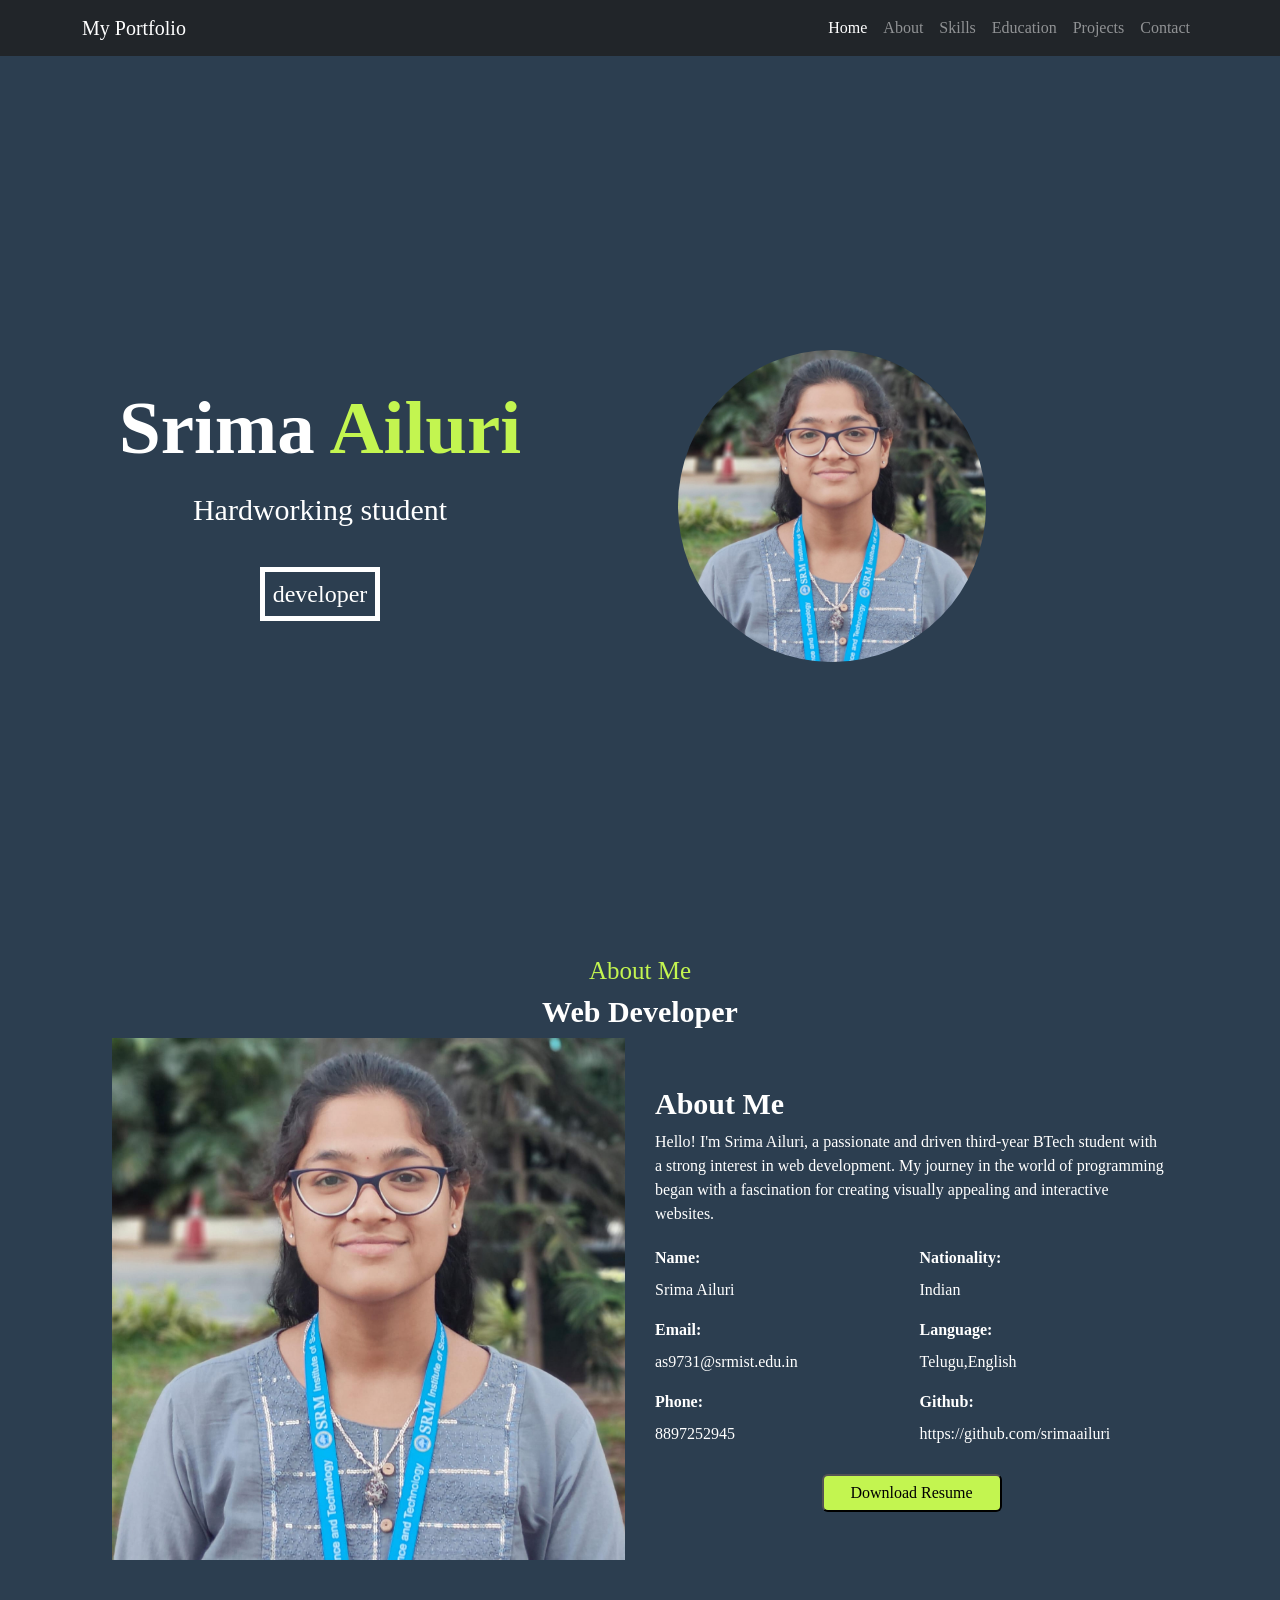
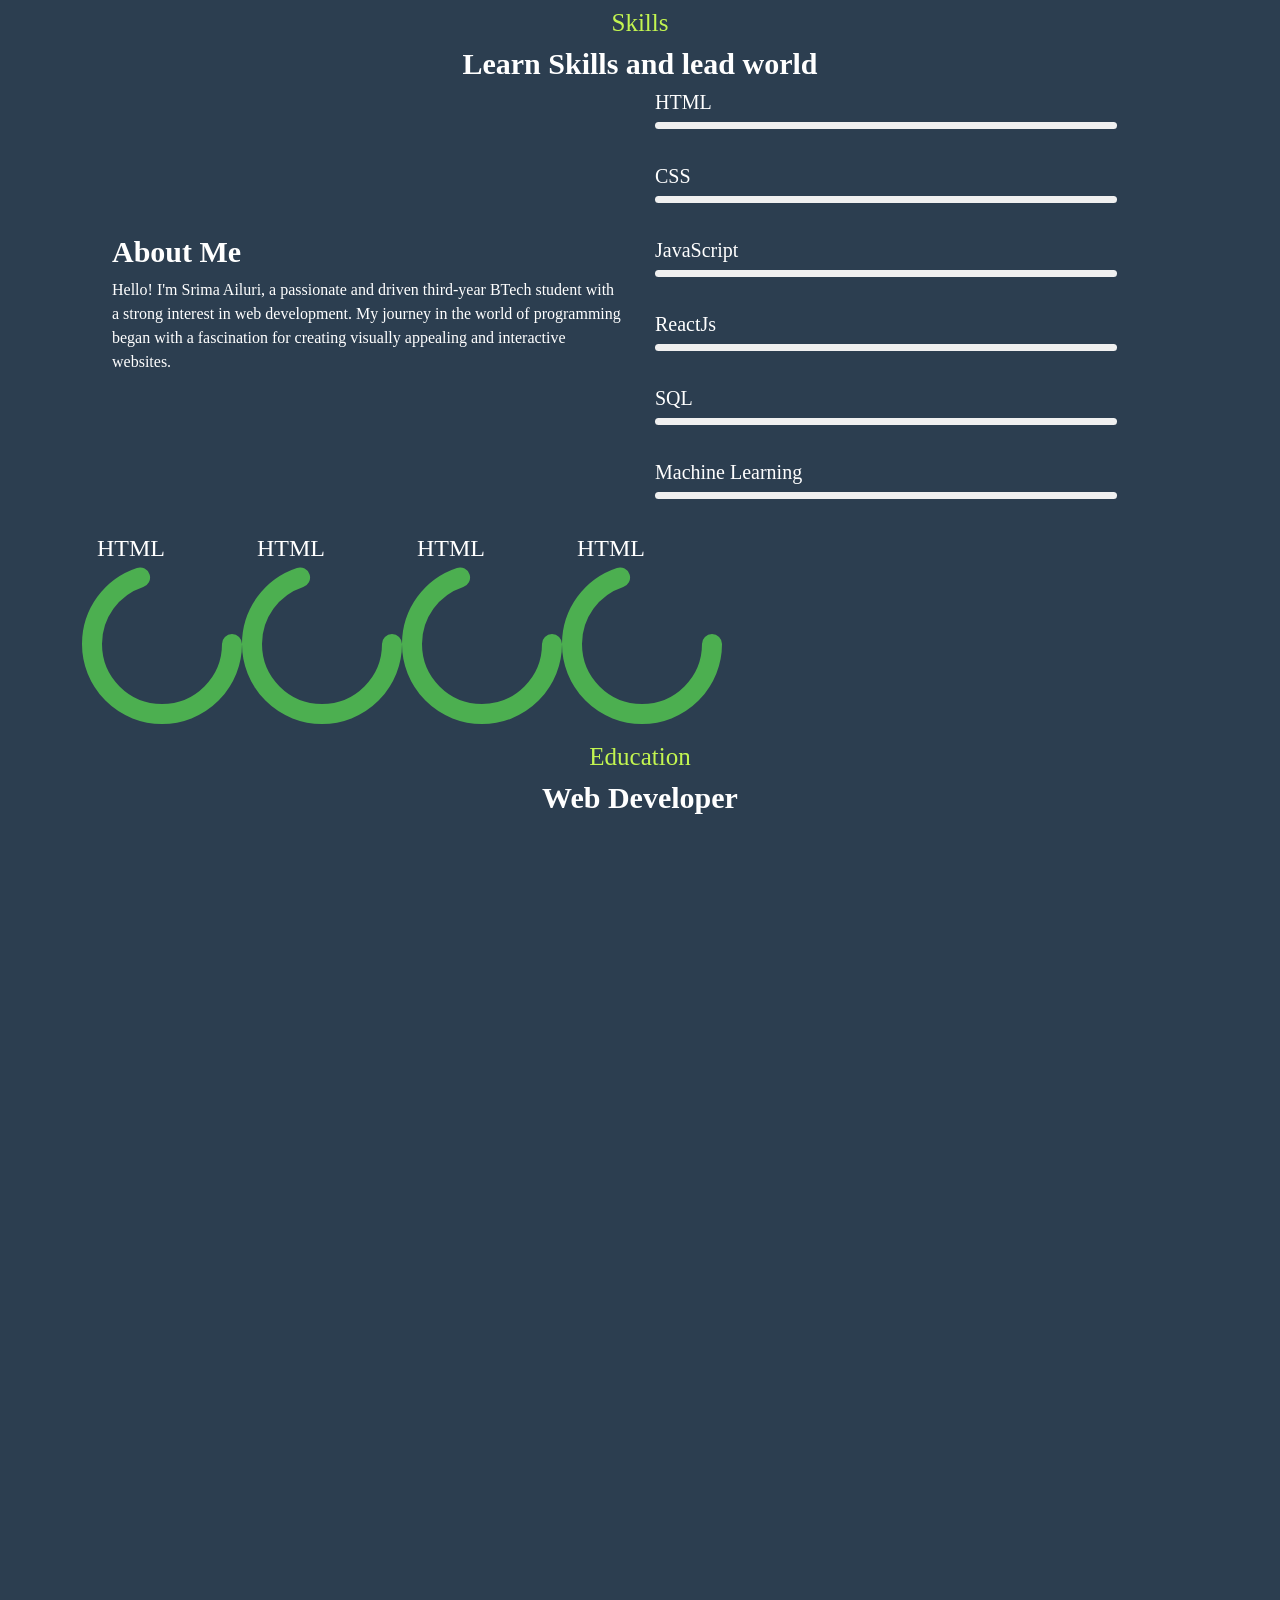
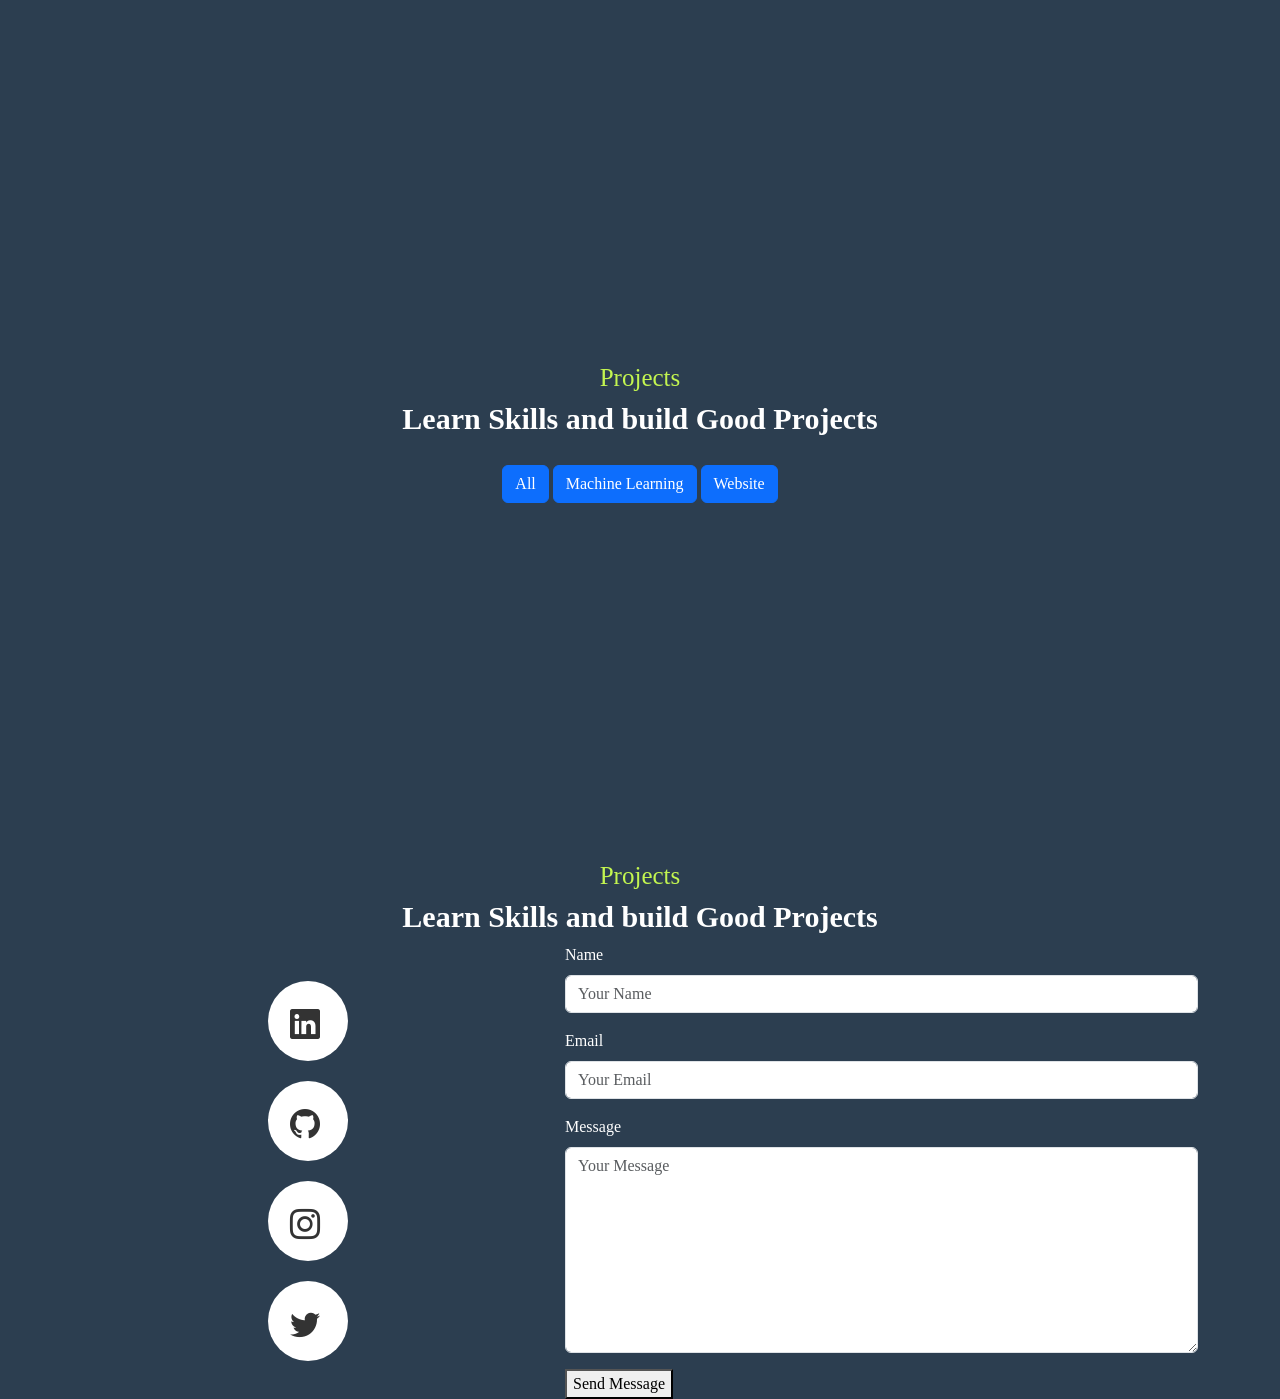
==== index.html @ 65ce9d6c "portfolio first version" ====
<!DOCTYPE html>
<html lang="en">
<head>
    <meta charset="UTF-8">
    <meta name="viewport" content="width=device-width, initial-scale=1.0">
    <title>My Portfolio</title>
    <link rel="stylesheet" href="https://stackpath.bootstrapcdn.com/bootstrap/4.5.2/css/bootstrap.min.css">
    <link rel="stylesheet" href="https://cdn.jsdelivr.net/npm/bootstrap-icons@1.11.3/font/bootstrap-icons.min.css">
    <link href="https://cdnjs.cloudflare.com/ajax/libs/bootstrap/5.1.3/css/bootstrap.min.css" rel="stylesheet">
    <link rel="stylesheet" href="styles.css">
    <script type="text/javascript"
        src="https://cdn.jsdelivr.net/npm/@emailjs/browser@4/dist/email.min.js">
</script>
<script src="script.js" type="text/javascript"></script>
<script type="text/javascript">
   (function(){
      emailjs.init({
        publicKey: "Uwc4q7t6oGXL3pmwO",
      });
   })();
</script>
</head>
<body>

    <nav class="navbar navbar-expand-lg navbar-dark bg-dark">
        <div class="container">
            <a class="navbar-brand" href="#">My Portfolio</a>
            <button class="navbar-toggler" type="button" data-toggle="collapse" data-target="#navbarNav" aria-controls="navbarNav" aria-expanded="false" aria-label="Toggle navigation">
                <span class="navbar-toggler-icon"></span>
            </button>
            <div class="collapse navbar-collapse" id="navbarNav">
                <ul class="navbar-nav ml-auto">
                    <li class="nav-item active">
                        <a class="nav-link" href="#home">Home</a>
                    </li>
                    <li class="nav-item">
                        <a class="nav-link" href="#about">About</a>
                    </li>
                    <li class="nav-item">
                        <a class="nav-link" href="#Skills">Skills</a>
                    </li>
                    <li class="nav-item">
                        <a class="nav-link" href="#Education">Education</a>
                    </li>
                    <li class="nav-item">
                        <a class="nav-link" href="#Projects">Projects</a>
                    </li>
                    <li class="nav-item">
                        <a class="nav-link" href="#contact">Contact</a>
                    </li>
                </ul>
            </div>
        </div>
    </nav>


    <!-- Home -->
    <header id="home">
        <div class="Homecontainer">
            <div class="content">
                <div class="left">
                    <h1 class="name">Srima <span class="initial">Ailuri</span></h1>
                    <p class="job">Hardworking student</p>
                    <h1 id="animated-text" class="animated_class">developer</h1>
                </div>
                <div class="right">
                    <div class="image-container">
                        <img src="my_portfolio_photo.jpeg" alt="Your Photo" id="profile-photo">
                    </div>
                </div>
            </div>
        </div>
    </header>

    <!--About-->

    <section id="about" class="container">
        <div class="title_container">
            <h2 class="section_head">About Me</h2>
            <h1 class="designation">Web Developer </h1>
        </div>
        <div class="wrapper col-md-12">
            <div class="col-md-6">
                <img src="my_portfolio_photo.jpeg" alt="Your Photo" class="img-fluid">
            </div>
            <div class="col-md-6 designation_box">
                <h2 class="designation">About Me</h2>
                <p>Hello! I'm Srima Ailuri, a passionate and driven third-year BTech student with a strong interest in web development.
                My journey in the world of programming began with a fascination for creating visually appealing and interactive websites. 
                </p>
                <dl>
                    <dt>Name:</dt>
                    <dd>Srima Ailuri</dd>
                    <dt>Email:</dt>
                    <dd>as9731@srmist.edu.in</dd>
                    <dt>Phone:</dt>
                    <dd>8897252945</dd>
                    <dt>Nationality:</dt>
                    <dd>Indian</dd>
                    <dt>Language:</dt>
                    <dd>Telugu,English</dd>
                    <dt>Github:</dt>
                    <dd>https://github.com/srimaailuri</dd>                   
                </dl>
                <div class="resume_container">
                    <button class="btn_resume">Download Resume</button>
                </div>
            </div>
        </div>
        
    </section>

    <!--skills-->

    <section id="Skills" class="container my-5">
        <div class="title_container">
            <h2 class="section_head">Skills</h2>
            <h1 class="designation">Learn Skills and lead world</h1>
        </div>
        <div class="wrapper col-md-12">
            <div class="col-md-6 designation_box">
                <h2 class="designation">About Me</h2>
                <p>Hello! I'm Srima Ailuri, a passionate and driven third-year BTech student with a strong interest in web development.
                   My journey in the world of programming began with a fascination for creating visually appealing and interactive websites. 
                </p>
            </div>
            <div class="col-md-6">
                <div class="skill">
                    <h5>HTML</h5>
                    <div class="progress-bar">
                        <div class="progress" data-percentage="50"><span class="percentage">90%</span></div>
                    </div>
                </div>
                <div class="skill">
                    <h5>CSS</h5>
                    <div class="progress-bar">
                        <div class="progress" data-percentage="50"><span class="percentage">90%</span></div>
                    </div>
                </div>
                <div class="skill">
                    <h5>JavaScript</h5>
                    <div class="progress-bar">
                        <div class="progress" data-percentage="50"><span class="percentage">90%</span></div>
                    </div>
                </div>
                <div class="skill">
                    <h5>ReactJs</h5>
                    <div class="progress-bar">
                        <div class="progress" data-percentage="50"><span class="percentage">90%</span></div>
                    </div>
                </div>
                <div class="skill">
                    <h5>SQL</h5>
                    <div class="progress-bar">
                        <div class="progress" data-percentage="50"><span class="percentage">90%</span></div>
                    </div>
                </div>
                <div class="skill">
                    <h5>Machine Learning</h5>
                    <div class="progress-bar">
                        <div class="progress" data-percentage="50"><span class="percentage">90%</span></div>
                    </div>
                </div>
            </div>
        </div>

        <div class="other_skills">
            <div class="circular_skill col-md-3">
                <h4>HTML</h4>
                <div class="outer">
                    <div class="inner">
                        <div class="number"></div>
                    </div>
                </div>
                <svg xmlns="http://www.w3.org/2000/svg" version="1.1" width="160px" height="160px">
                    <defs>
                        <linearGradient id="GradientColor">
                            <stop offset="100%" stop-color="#4caf50" />
                        </linearGradient>
                    </defs>
                    <circle cx="80" cy="80" r="70" stroke-linecap="round" />
                </svg>
            </div>

            <div class="circular_skill col-md-3">
                <h4>HTML</h4>
                <div class="outer">
                    <div class="inner">
                        <div class="number"></div>
                    </div>
                </div>
                <svg xmlns="http://www.w3.org/2000/svg" version="1.1" width="160px" height="160px">
                    <defs>
                        <linearGradient id="GradientColor">
                            <stop offset="100%" stop-color="#4caf50" />
                        </linearGradient>
                    </defs>
                    <circle cx="80" cy="80" r="70" stroke-linecap="round" />
                </svg>
            </div>

            <div class="circular_skill col-md-3">
                <h4>HTML</h4>
                <div class="outer">
                    <div class="inner">
                        <div class="number"></div>
                    </div>
                </div>
                <svg xmlns="http://www.w3.org/2000/svg" version="1.1" width="160px" height="160px">
                    <defs>
                        <linearGradient id="GradientColor">
                            <stop offset="100%" stop-color="#4caf50" />
                        </linearGradient>
                    </defs>
                    <circle cx="80" cy="80" r="70" stroke-linecap="round" />
                </svg>
            </div>

            <div class="circular_skill col-md-3">
                <h4>HTML</h4>
                <div class="outer">
                    <div class="inner">
                        <div class="number"></div>
                    </div>
                </div>
                <svg xmlns="http://www.w3.org/2000/svg" version="1.1" width="160px" height="160px">
                    <defs>
                        <linearGradient id="GradientColor">
                            <stop offset="100%" stop-color="#4caf50" />
                        </linearGradient>
                    </defs>
                    <circle cx="80" cy="80" r="70" stroke-linecap="round" />
                </svg>
            </div>
    </div>
</section>

<!--Education-->

<section id="Education" class="container my-5">

    <div class="title_container">
        <h2 class="section_head">Education</h2>
        <h1 class="designation">Web Developer </h1>
    </div>
    <div class="education-container">
        <div class="section education-detail right">
            <h3>SRM University</h3>
            <span>2021-2025</span>
            <hr class="section-divider">
            <p>Tamil Nadu Teachers Education University is an exclusive University for Teachers Education established by the Government of Tamil Nadu to promote excellence in Teacher Education. 
                Tamil Nadu is the seat of Higher Education in India, which offers a number of general as well as professional courses. It also pays attention to the spreading of
                 elementary, secondary and higher education and training of the teachers involved in these programs</p>
        </div>
        <div class="section education-detail left">
            <h3>Narayana Junior College</h3>
            <span>2019-2021</span>
            <hr class="section-divider">
            <p>Tamil Nadu Teachers Education University is an exclusive University for Teachers Education established by the Government of Tamil Nadu to promote excellence in Teacher Education. 
                Tamil Nadu is the seat of Higher Education in India, which offers a number of general as well as professional courses. It also pays attention to the spreading of
                 elementary, secondary and higher education and training of the teachers involved in these programs</p>
        </div>
        <div class="section education-detail right">
            <h3>V.V.C public school</h3>
            <span>2018-2019</span>
            <hr class="section-divider">
            <p>Tamil Nadu Teachers Education University is an exclusive University for Teachers Education established by the Government of Tamil Nadu to promote excellence in Teacher Education. 
                Tamil Nadu is the seat of Higher Education in India, which offers a number of general as well as professional courses. It also pays attention to the spreading of
                 elementary, secondary and higher education and training of the teachers involved in these programs</p>
        </div>
    </div>
    
</section>

<!--Project-->

<section id="Projects" class="container my-5">

    <div class="title_container">
        <h2 class="section_head">Projects</h2>
        <h1 class="designation">Learn Skills and build Good Projects</h1>
    </div>
    <div class="project-section">
        <div class="text-center mb-4">
            <button class="btn btn-primary filter-btn" data-filter="all">All</button>
            <button class="btn btn-primary filter-btn" data-filter="machine-learning">Machine Learning</button>
            <button class="btn btn-primary filter-btn" data-filter="website">Website</button>
        </div>
        <div class="row g-4">
            <div class="col-md-4 project-card" data-category="machine-learning" data-title="Machine Learning Project" data-description="Description about the machine learning project...">
                <div class="card" data-bs-toggle="modal" data-bs-target="#projectModal">
                    <img src="my_portfolio_photo.jpeg" class="card-img-top" alt="Machine Learning Project">
                    <div class="card-body">
                        <h5 class="card-title">Machine Learning Project</h5>
                    </div>
                </div>
            </div>
            <div class="col-md-4 project-card" data-category="website" data-title="Website Project" data-description="Description about the website project...">
                <div class="card" data-bs-toggle="modal" data-bs-target="#projectModal">
                    <img src="my_portfolio_photo.jpeg" class="card-img-top" alt="Website Project">
                    <div class="card-body">
                        <h5 class="card-title">Website Project</h5>
                    </div>
                </div>
            </div>
            <!-- Add more project cards as needed -->
        </div>
    </div>

    <!-- Modal -->
    <div class="modal fade" id="projectModal" tabindex="-1" aria-labelledby="projectModalLabel" aria-hidden="true">
        <div class="modal-dialog">
            <div class="modal-content">
                <div class="modal-header">
                    <h5 class="modal-title" id="projectModalLabel">Project Title</h5>
                    <button type="button" class="btn-close" data-bs-dismiss="modal" aria-label="Close"></button>
                </div>
                <div class="modal-body">
                    <img src="" id="projectModalImage" class="img-fluid mb-3" alt="Project Image">
                    <p id="projectModalDescription">Project Description</p>
                </div>
            </div>
        </div>
    </div>
    
</section>

<!--Contact Section-->

<section id="contact" class="container my-5">
    <div class="title_container">
        <h2 class="section_head">Projects</h2>
        <h1 class="designation">Learn Skills and build Good Projects</h1>
    </div>
    <div class="contact_section row">
        <div class="social-icons col-md-5">
          <a href="https://www.linkedin.com/in/YOUR_LINKEDIN_PROFILE" target="_blank" class="follow-us-icon-container">
            <i class="bi bi-linkedin"></i>
          </a>
          <a href="https://github.com/YOUR_GITHUB_PROFILE" target="_blank" class="follow-us-icon-container">
            <i class="bi bi-github"></i>
          </a>
          <a href="https://www.instagram.com/YOUR_INSTAGRAM_PROFILE" target="_blank" class="follow-us-icon-container">
            <i class="bi bi-instagram"></i>
          </a>
          <a href="https://twitter.com/YOUR_TWITTER_PROFILE" target="_blank" class="follow-us-icon-container">
            <i class="bi bi-twitter"></i>
          </a>
        </div>
      
        <div class="form-container col-md-5">
          <div id="contactForm">
            <div class="form-group">
              <label for="name">Name</label>
              <input type="text" id="name" class="form-control" placeholder="Your Name" required/>
            </div>
            <div class="form-group">
              <label for="email">Email</label>
              <input type="email" id="email" class="form-control" placeholder="Your Email" required/>
            </div>
            <div class="form-group">
              <label for="message">Message</label>
              <textarea id="message" rows="8"  class="form-control" placeholder="Your Message" required></textarea>
            </div>
            <button onclick="SendMail()">Send Message</button>
        </div>
        </div>
      </div>
      
</section>


    

    <script src="script.js"></script>
    <script src="https://code.jquery.com/jquery-3.6.0.min.js"></script>
    <script src="https://cdnjs.cloudflare.com/ajax/libs/bootstrap/5.1.3/js/bootstrap.bundle.min.js"></script>
    <script src="https://code.jquery.com/jquery-3.5.1.slim.min.js"></script>
    <script src="https://cdn.jsdelivr.net/npm/@popperjs/core@2.5.4/dist/umd/popper.min.js"></script>
    <script src="https://stackpath.bootstrapcdn.com/bootstrap/4.5.2/js/bootstrap.min.js"></script>
</body>
</html>
---- styles.css ----
body {
    background-color:#2c3e50; /* Primary Color */
    color: #ffffff; /* Text Color */
    font-family: Serif,Arial, sans-serif;
    height: 100vh;
    margin: 0;

}

.navbar {
    transition: all 0.4s ease;
}


/* Home animated text*/

.Homecontainer {
    display: flex;
    flex-direction: column;
    justify-content: center;
    text-align: center;
    min-width:100vw;
    min-height: 100vh;
}

.content{
    display:flex;
    justify-content: center;
    align-items:center;
}

.left{
    width:50%;
}

.right{
    width:50%;
}

.name{
    font-weight:600;
    color:#fff;
    animation: mymove 2s infinite;
}

.initial{
    color:#C3F550;
}

@keyframes mymove {
    50% {text-shadow: 10px 20px 30px #C3F550;}
  }

@media (max-width: 1600px) {
    .name {
        font-size: 75px;
        margin-bottom: 14px;
    }
}

@media (max-width: 1040px) {
    .name {
        font-size: 65px;
        margin-bottom: 12px;
    }
}

.job {
    font-size: 30px;
    font-weight: 500;
    margin-bottom: 50px;
}

@media (max-width: 1040px) {
    .job {
        font-size: 19px;
        margin-bottom: 35px;
    }
}

@media (max-width: 1600px) {
    .job {
        font-size: 30px;
        margin-bottom: 35px;
    }
}

#animated-text {
    font-size: 2em;
    display: inline-block;
    padding: 10px;
    border: 5px solid #fff; /* Accent Color */
}

.image-container img {
    width: 80%;
    height: 80%;
    object-fit: cover;
    border-radius: 50%;
}

@media (max-width: 600px) {

    #animated-text {
        font-size: 1.5em;
        padding: 8px;
    }
}

@media (min-width: 600px) {

    .image-container{
        width:60%;
        height:40%;
    }

    #animated-text {
        font-size: 1.5em;
        padding: 8px;
    }
}

/*about*/

.title_container{
    text-align:center;
}

.section_head{
    font-size:25px;
    color:#C3F550;
    text-align:center;
}

.designation{
    font-size:30px;
    font-weight:bold;
    color:#fff;
}

.designation_box{
    display: flex;
    flex-direction: column;
    justify-content: center;
}

.wrapper{
    display:flex;
}

dl{
    line-height: 2.0;
    column-count: 2;
}

.resume_container{
    text-align:center;
}

.btn_resume{
    border-radius:6px;
    width:180px;
    padding:5px;
    background-color: #C3F550;
}

/* skills*/

.other_skills{
    display:flex;
}

.skill {
    width: 90%;
    padding-bottom:15px;
    position: relative;
    margin:0px;
    line-height: 1.5;
}

.circular_skill{
    width: 160px;
    height:160px;
    position: relative;
    justify-content: center;
    align-items:center;
}


.progress-bar {
    background-color: #f0f0f0;
    border-radius: 10px;
    overflow: hidden;
    width: 100%; /* Full width */
    height: 7px; /* Fixed height */
    position: relative;
    margin-bottom: 20px; 
}


.progress {
    height: 100%;
    background-color: #4caf50;
    width: 0;
    border-radius: 10px;
    transition: width 2s ease-in-out;
    position: relative;
}


.percentage {
    position: absolute;
    top: -25px; /* Position above the progress bar */
    right: 0;
    transform: translateX(100%);
    color: #333;
    font-weight: bold;
    opacity: 0;
    transition: opacity 0.5s ease-in-out, transform 0.5s ease-in-out;
}

.outer {
    height: 160px;
    width: 160px;
    border-radius: 50%;
    padding: 20px;
}

.inner {
    height: 120px;
    width: 120px;
    border-radius: 50%;
    display: flex;
    align-items: center;
    justify-content: center;
    
}

#number{
    font-weight: 600;
    color: #4caf50;
}

circle{
    fill: none;
    stroke: url(#GradientColor);
    stroke-width: 20px;
    stroke-dasharray: 472;
    stroke-dashoffset: 472;
    animation: anim 2s linear forwards;
}

@keyframes anim{
    100%{
        stroke-dashoffset: 165;
    }
}

svg{
    position: absolute;
    top: 0;
    left: 0;
    margin-top: 30px;
}

/*Education*/

.section {
    opacity: 0; /* Initially hidden */
    transform: translateY(20px); /* Initially slide up */
    transition: opacity 0.6s ease-out, transform 0.6s ease-out;
    margin: 50px 0;
    padding: 20px;
    background-color:#ffffff;
    border-radius: 8px;
    clear: both; /* Ensure this section clears floated elements */
}

.section.visible {
    opacity: 1; /* Become visible */
    transform: translateY(0); /* Slide to original position */
}

.education-container {
    overflow: hidden; /* Clear floats within this container */
}

.education-detail {
    position: relative;
    width: 45%;
    margin: 20px 0;
    padding: 20px;
    border-radius: 8px;
    background-color:transparent;
    border-color:#ffffff;

    transition: opacity 0.5s ease, transform 0.5s ease;
}

.education-detail.right {
    float: right;
    transform: translateX(100px); /* Initially slide from the right */
}

.education-detail.left {
    float: left;
    transform: translateX(-100px); /* Initially slide from the left */
}

.education-detail.visible {
    opacity: 1; /* Visible */
    transform: translateX(0); /* Slide to original position */
}

.section-divider {
    border: none; /* Remove default border */
    height: 2px; /* Height of the line */
    background: #4caf50; /* Color of the line */
}

/* Projects*/

.project-section {
    padding: 20px;
}

.project-card {
    cursor: pointer;
    opacity: 0;
    transform: translateY(50px);
    transition: opacity 0.5s ease, transform 0.5s ease;
}

.project-card.in-view {
    opacity: 1;
    transform: translateY(0);
}

.card-img-top {
    height: 200px;
    object-fit: cover;
}

/* Contact us*/

.social-icons {
    display: flex;
    flex-direction: column;
    align-items: center;
    justify-content: center;
  }
  .social-icons a {
    margin: 10px 0;
    font-size: 30px;
    color: #333;
  }
  .form-container {
    flex-grow: 1;
    padding-left: 20px;
  }
  .social-icons img {
    width: 40px;
  }

  .follow-us-icon-container {
    background-color: #fff;
    width: 80px;
    height: 80px;
    border-radius: 40px;
    margin: 15px;
    padding-top: 22px;
    padding-bottom: 14px;
    padding-right: 16px;
    padding-left: 22px;
  }

  .icon {
  color: #d0b200;
  font-size: 35px;
}
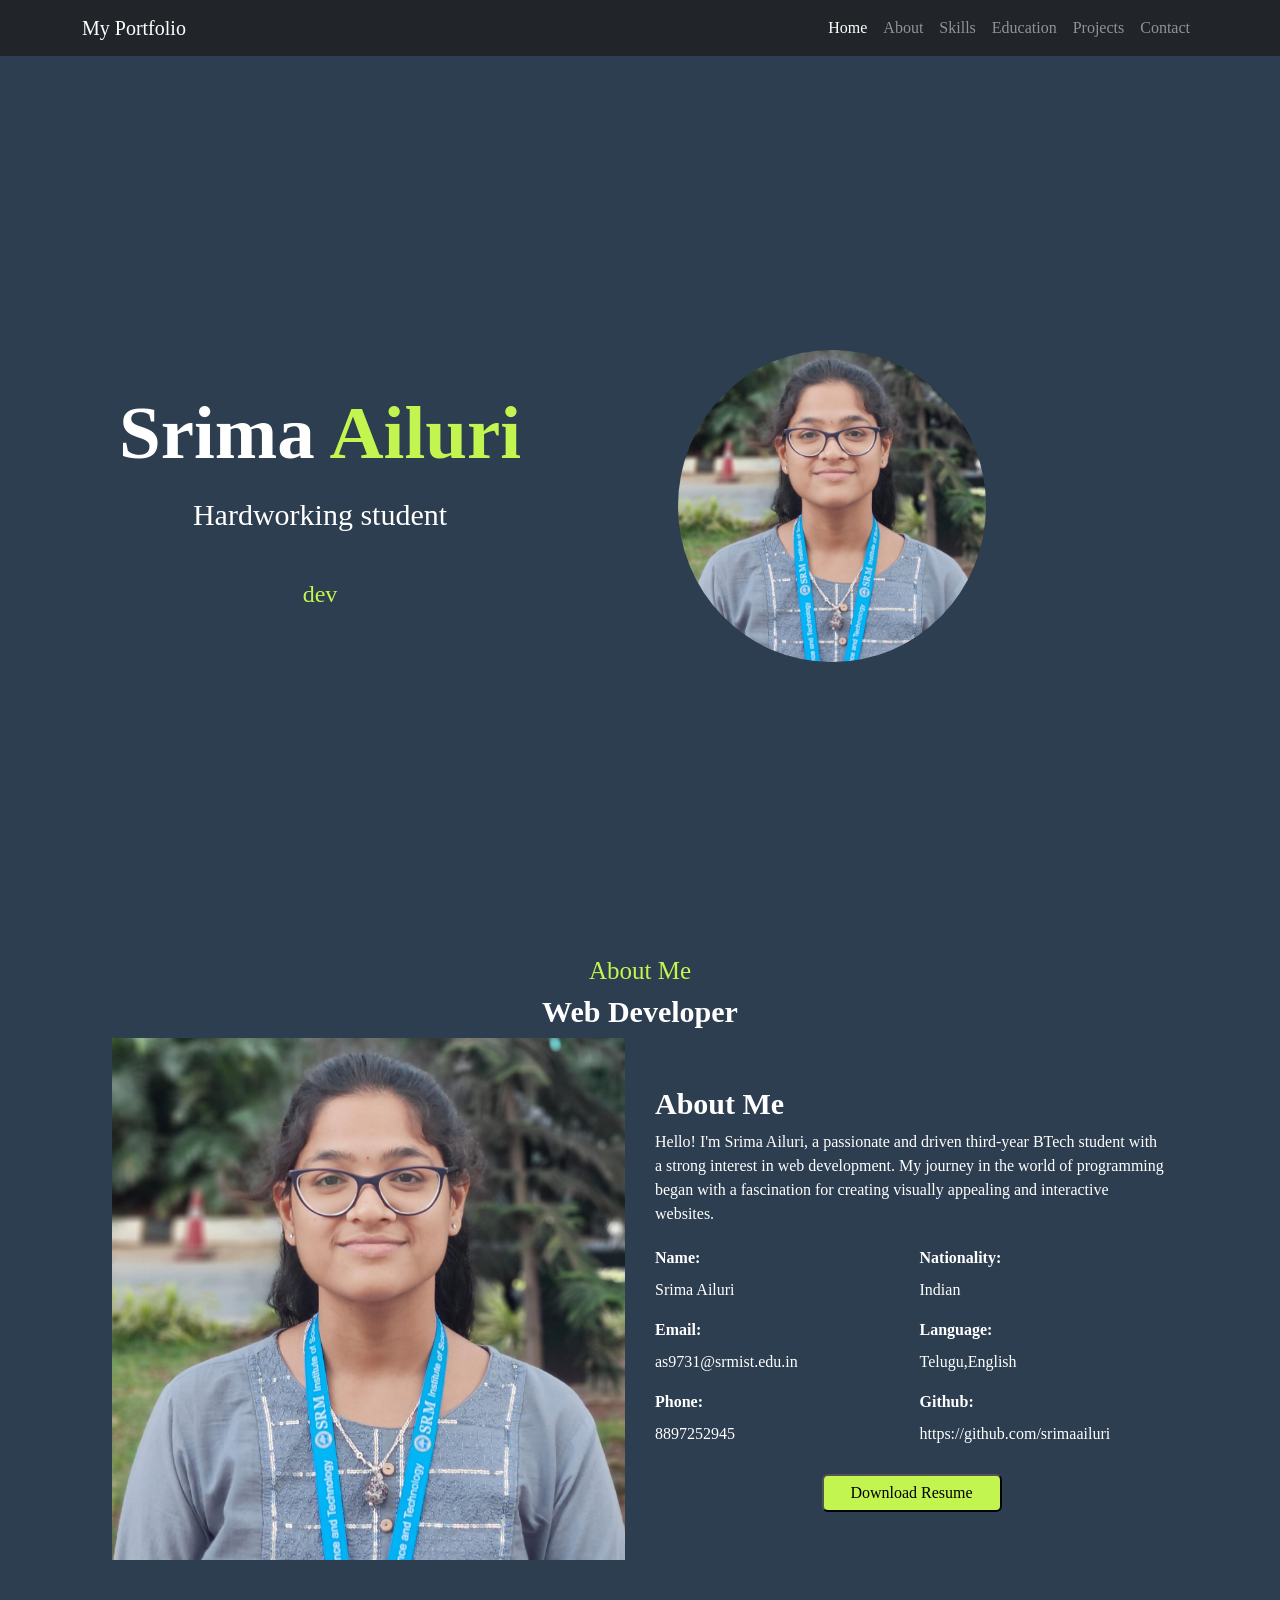
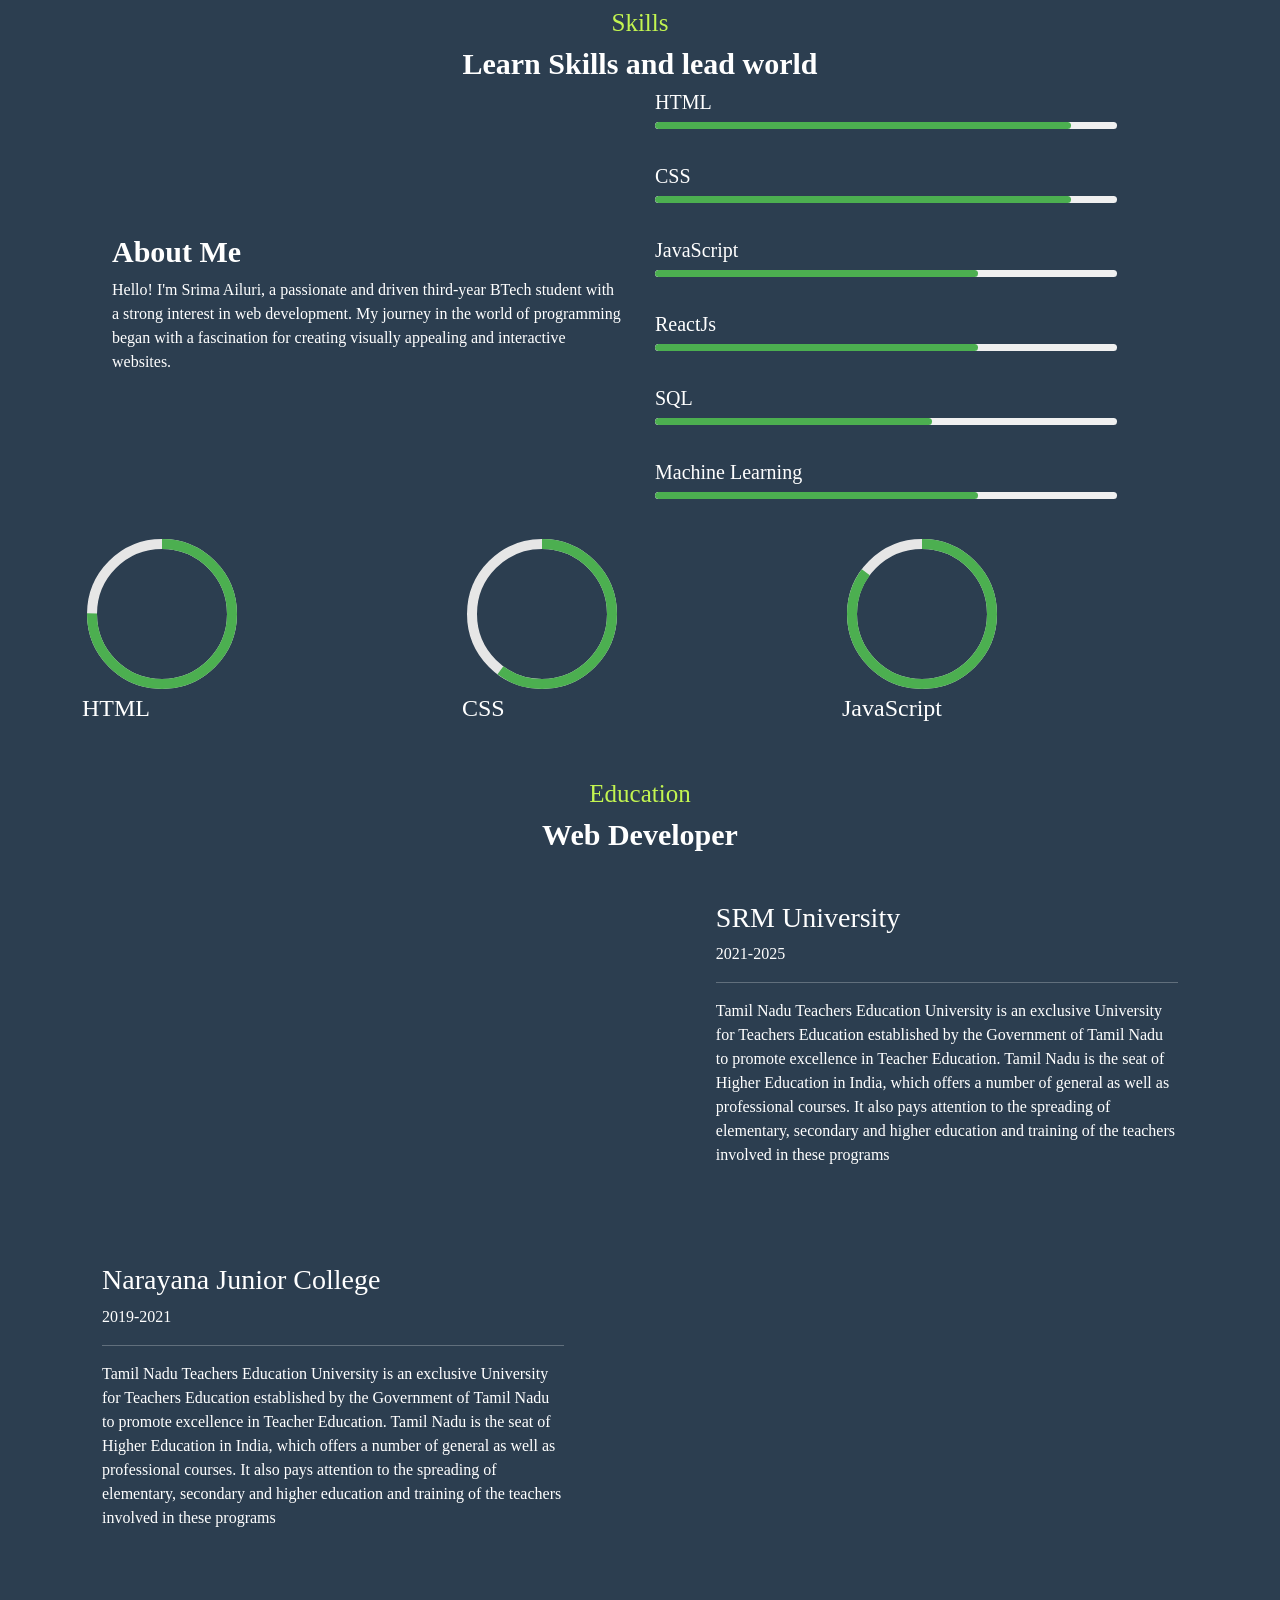
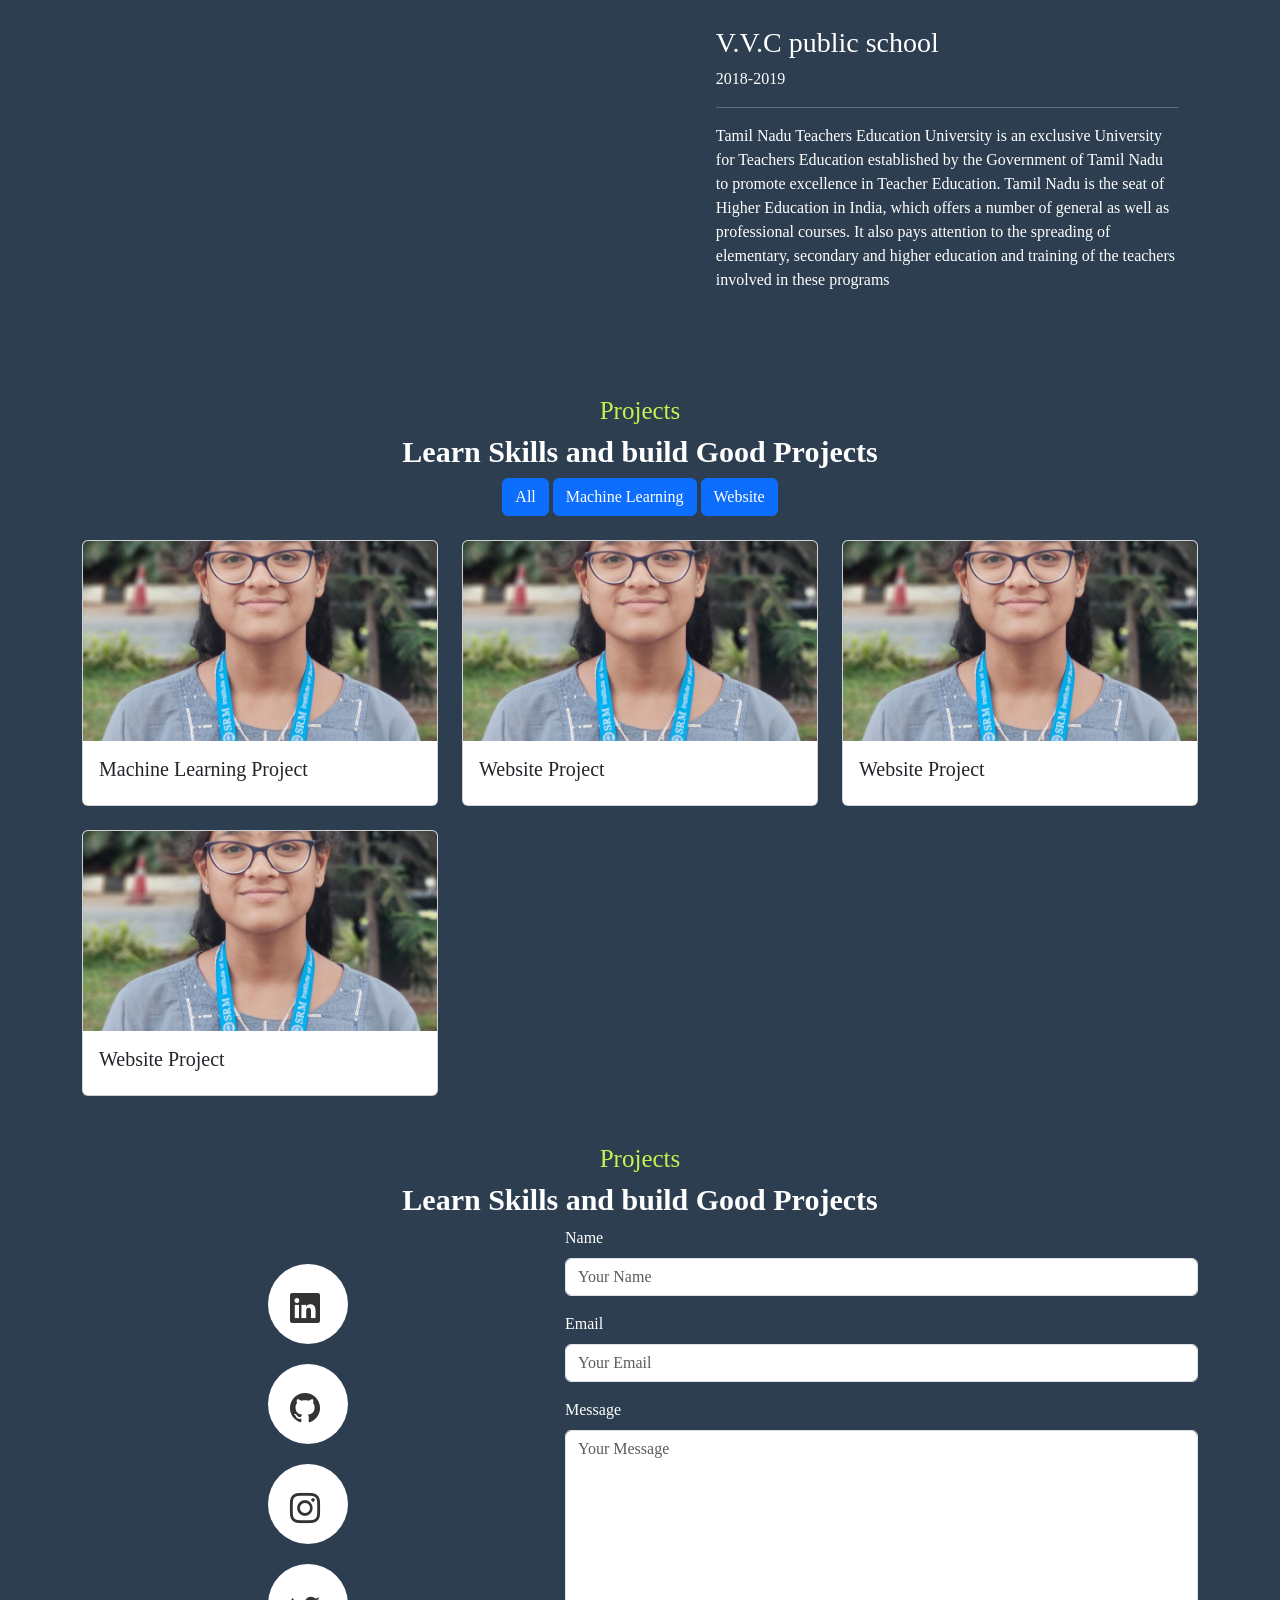
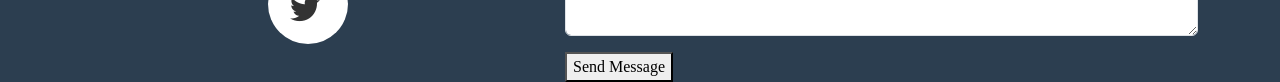
==== commit 36483482: "added all sections" ====
--- a/index.html
+++ b/index.html
@@ -8,17 +8,7 @@
     <link rel="stylesheet" href="https://cdn.jsdelivr.net/npm/bootstrap-icons@1.11.3/font/bootstrap-icons.min.css">
     <link href="https://cdnjs.cloudflare.com/ajax/libs/bootstrap/5.1.3/css/bootstrap.min.css" rel="stylesheet">
     <link rel="stylesheet" href="styles.css">
-    <script type="text/javascript"
-        src="https://cdn.jsdelivr.net/npm/@emailjs/browser@4/dist/email.min.js">
-</script>
-<script src="script.js" type="text/javascript"></script>
-<script type="text/javascript">
-   (function(){
-      emailjs.init({
-        publicKey: "Uwc4q7t6oGXL3pmwO",
-      });
-   })();
-</script>
+    
 </head>
 <body>
 
@@ -117,6 +107,7 @@
             <h2 class="section_head">Skills</h2>
             <h1 class="designation">Learn Skills and lead world</h1>
         </div>
+
         <div class="wrapper col-md-12">
             <div class="col-md-6 designation_box">
                 <h2 class="designation">About Me</h2>
@@ -128,110 +119,77 @@
                 <div class="skill">
                     <h5>HTML</h5>
                     <div class="progress-bar">
-                        <div class="progress" data-percentage="50"><span class="percentage">90%</span></div>
+                        <div class="progress" data-percentage="90"><span class="percentage">90%</span></div>
                     </div>
                 </div>
                 <div class="skill">
                     <h5>CSS</h5>
                     <div class="progress-bar">
-                        <div class="progress" data-percentage="50"><span class="percentage">90%</span></div>
+                        <div class="progress" data-percentage="90"><span class="percentage">90%</span></div>
                     </div>
                 </div>
                 <div class="skill">
                     <h5>JavaScript</h5>
                     <div class="progress-bar">
-                        <div class="progress" data-percentage="50"><span class="percentage">90%</span></div>
+                        <div class="progress" data-percentage="70"><span class="percentage">90%</span></div>
                     </div>
                 </div>
                 <div class="skill">
                     <h5>ReactJs</h5>
                     <div class="progress-bar">
-                        <div class="progress" data-percentage="50"><span class="percentage">90%</span></div>
+                        <div class="progress" data-percentage="70"><span class="percentage">90%</span></div>
                     </div>
                 </div>
                 <div class="skill">
                     <h5>SQL</h5>
                     <div class="progress-bar">
-                        <div class="progress" data-percentage="50"><span class="percentage">90%</span></div>
+                        <div class="progress" data-percentage="60"><span class="percentage">90%</span></div>
                     </div>
                 </div>
                 <div class="skill">
                     <h5>Machine Learning</h5>
                     <div class="progress-bar">
-                        <div class="progress" data-percentage="50"><span class="percentage">90%</span></div>
-                    </div>
-                </div>
-            </div>
-        </div>
-
-        <div class="other_skills">
-            <div class="circular_skill col-md-3">
-                <h4>HTML</h4>
-                <div class="outer">
-                    <div class="inner">
-                        <div class="number"></div>
-                    </div>
-                </div>
-                <svg xmlns="http://www.w3.org/2000/svg" version="1.1" width="160px" height="160px">
-                    <defs>
-                        <linearGradient id="GradientColor">
-                            <stop offset="100%" stop-color="#4caf50" />
-                        </linearGradient>
-                    </defs>
-                    <circle cx="80" cy="80" r="70" stroke-linecap="round" />
+                        <div class="progress" data-percentage="70"><span class="percentage">90%</span></div>
+                    </div>
+                </div>
+            </div>
+        </div>
+
+        <!--circular progress bar-->
+        <div class="row justify-content-center">
+            <div class="col-md-4">
+              <div class="circular-progress" data-percentage="75">
+                <svg>
+                  <circle class="background-circle" cx="80" cy="80" r="70"></circle>
+                  <circle class="progress-circle" cx="80" cy="80" r="70"></circle>
                 </svg>
-            </div>
-
-            <div class="circular_skill col-md-3">
-                <h4>HTML</h4>
-                <div class="outer">
-                    <div class="inner">
-                        <div class="number"></div>
-                    </div>
-                </div>
-                <svg xmlns="http://www.w3.org/2000/svg" version="1.1" width="160px" height="160px">
-                    <defs>
-                        <linearGradient id="GradientColor">
-                            <stop offset="100%" stop-color="#4caf50" />
-                        </linearGradient>
-                    </defs>
-                    <circle cx="80" cy="80" r="70" stroke-linecap="round" />
+                <div class="percentage">0%</div>
+              </div>
+              <h4>HTML</h4>
+            </div>
+            <div class="col-md-4">
+              <div class="circular-progress" data-percentage="60">
+                <svg>
+                  <circle class="background-circle" cx="80" cy="80" r="70"></circle>
+                  <circle class="progress-circle" cx="80" cy="80" r="70"></circle>
                 </svg>
-            </div>
-
-            <div class="circular_skill col-md-3">
-                <h4>HTML</h4>
-                <div class="outer">
-                    <div class="inner">
-                        <div class="number"></div>
-                    </div>
-                </div>
-                <svg xmlns="http://www.w3.org/2000/svg" version="1.1" width="160px" height="160px">
-                    <defs>
-                        <linearGradient id="GradientColor">
-                            <stop offset="100%" stop-color="#4caf50" />
-                        </linearGradient>
-                    </defs>
-                    <circle cx="80" cy="80" r="70" stroke-linecap="round" />
+                <div class="percentage">0%</div>
+              </div>
+              <h4>CSS</h4>
+            </div>
+            <div class="col-md-4">
+              <div class="circular-progress" data-percentage="85">
+                <svg>
+                  <circle class="background-circle" cx="80" cy="80" r="70"></circle>
+                  <circle class="progress-circle" cx="80" cy="80" r="70"></circle>
                 </svg>
-            </div>
-
-            <div class="circular_skill col-md-3">
-                <h4>HTML</h4>
-                <div class="outer">
-                    <div class="inner">
-                        <div class="number"></div>
-                    </div>
-                </div>
-                <svg xmlns="http://www.w3.org/2000/svg" version="1.1" width="160px" height="160px">
-                    <defs>
-                        <linearGradient id="GradientColor">
-                            <stop offset="100%" stop-color="#4caf50" />
-                        </linearGradient>
-                    </defs>
-                    <circle cx="80" cy="80" r="70" stroke-linecap="round" />
-                </svg>
-            </div>
+                <div class="percentage">0%</div>
+              </div>
+              <h4>JavaScript</h4>
+            </div>
+          </div>
+
+        
     </div>
 </section>
 
@@ -303,7 +261,22 @@
                     </div>
                 </div>
             </div>
-            <!-- Add more project cards as needed -->
+            <div class="col-md-4 project-card" data-category="website" data-title="Website Project" data-description="Description about the website project...">
+                <div class="card" data-bs-toggle="modal" data-bs-target="#projectModal">
+                    <img src="my_portfolio_photo.jpeg" class="card-img-top" alt="Website Project">
+                    <div class="card-body">
+                        <h5 class="card-title">Website Project</h5>
+                    </div>
+                </div>
+            </div>
+            <div class="col-md-4 project-card" data-category="website" data-title="Website Project" data-description="Description about the website project...">
+                <div class="card" data-bs-toggle="modal" data-bs-target="#projectModal">
+                    <img src="my_portfolio_photo.jpeg" class="card-img-top" alt="Website Project">
+                    <div class="card-body">
+                        <h5 class="card-title">Website Project</h5>
+                    </div>
+                </div>
+            </div>
         </div>
     </div>
 
@@ -368,10 +341,6 @@
       </div>
       
 </section>
-
-
-    
-
     <script src="script.js"></script>
     <script src="https://code.jquery.com/jquery-3.6.0.min.js"></script>
     <script src="https://cdnjs.cloudflare.com/ajax/libs/bootstrap/5.1.3/js/bootstrap.bundle.min.js"></script>
--- a/styles.css
+++ b/styles.css
@@ -89,7 +89,7 @@
     font-size: 2em;
     display: inline-block;
     padding: 10px;
-    border: 5px solid #fff; /* Accent Color */
+    color:#C3F550;
 }
 
 .image-container img {
@@ -219,49 +219,42 @@
     transition: opacity 0.5s ease-in-out, transform 0.5s ease-in-out;
 }
 
-.outer {
+.circular-progress {
+    position: relative;
+    width: 160px;
     height: 160px;
-    width: 160px;
-    border-radius: 50%;
-    padding: 20px;
-}
-
-.inner {
-    height: 120px;
-    width: 120px;
-    border-radius: 50%;
-    display: flex;
-    align-items: center;
-    justify-content: center;
-    
-}
-
-#number{
-    font-weight: 600;
-    color: #4caf50;
-}
-
-circle{
+  }
+
+  .circular-progress svg {
+    transform: rotate(-90deg);
+    width: 100%;
+    height: 100%;
+  }
+
+  .circular-progress circle {
     fill: none;
-    stroke: url(#GradientColor);
-    stroke-width: 20px;
-    stroke-dasharray: 472;
-    stroke-dashoffset: 472;
-    animation: anim 2s linear forwards;
-}
-
-@keyframes anim{
-    100%{
-        stroke-dashoffset: 165;
-    }
-}
-
-svg{
+    stroke-width: 10;
+  }
+
+  .circular-progress .background-circle {
+    stroke: #e6e6e6;
+  }
+
+  .circular-progress .progress-circle {
+    stroke: #4caf50;
+    stroke-dasharray: 440;
+    stroke-dashoffset: 440;
+    transition: stroke-dashoffset 1s ease-in-out;
+  }
+
+  .circular-progress .percentage {
     position: absolute;
-    top: 0;
-    left: 0;
-    margin-top: 30px;
-}
+    top: 50%;
+    left: 50%;
+    transform: translate(-50%, -50%);
+    font-size: 24px;
+    font-weight: bold;
+  }
 
 /*Education*/
 
@@ -271,7 +264,7 @@
     transition: opacity 0.6s ease-out, transform 0.6s ease-out;
     margin: 50px 0;
     padding: 20px;
-    background-color:#ffffff;
+    background-color: #f0f0f0;
     border-radius: 8px;
     clear: both; /* Ensure this section clears floated elements */
 }
@@ -291,9 +284,7 @@
     margin: 20px 0;
     padding: 20px;
     border-radius: 8px;
-    background-color:transparent;
-    border-color:#ffffff;
-
+    background-color: transparent;
     transition: opacity 0.5s ease, transform 0.5s ease;
 }
 
@@ -312,17 +303,7 @@
     transform: translateX(0); /* Slide to original position */
 }
 
-.section-divider {
-    border: none; /* Remove default border */
-    height: 2px; /* Height of the line */
-    background: #4caf50; /* Color of the line */
-}
-
 /* Projects*/
-
-.project-section {
-    padding: 20px;
-}
 
 .project-card {
     cursor: pointer;
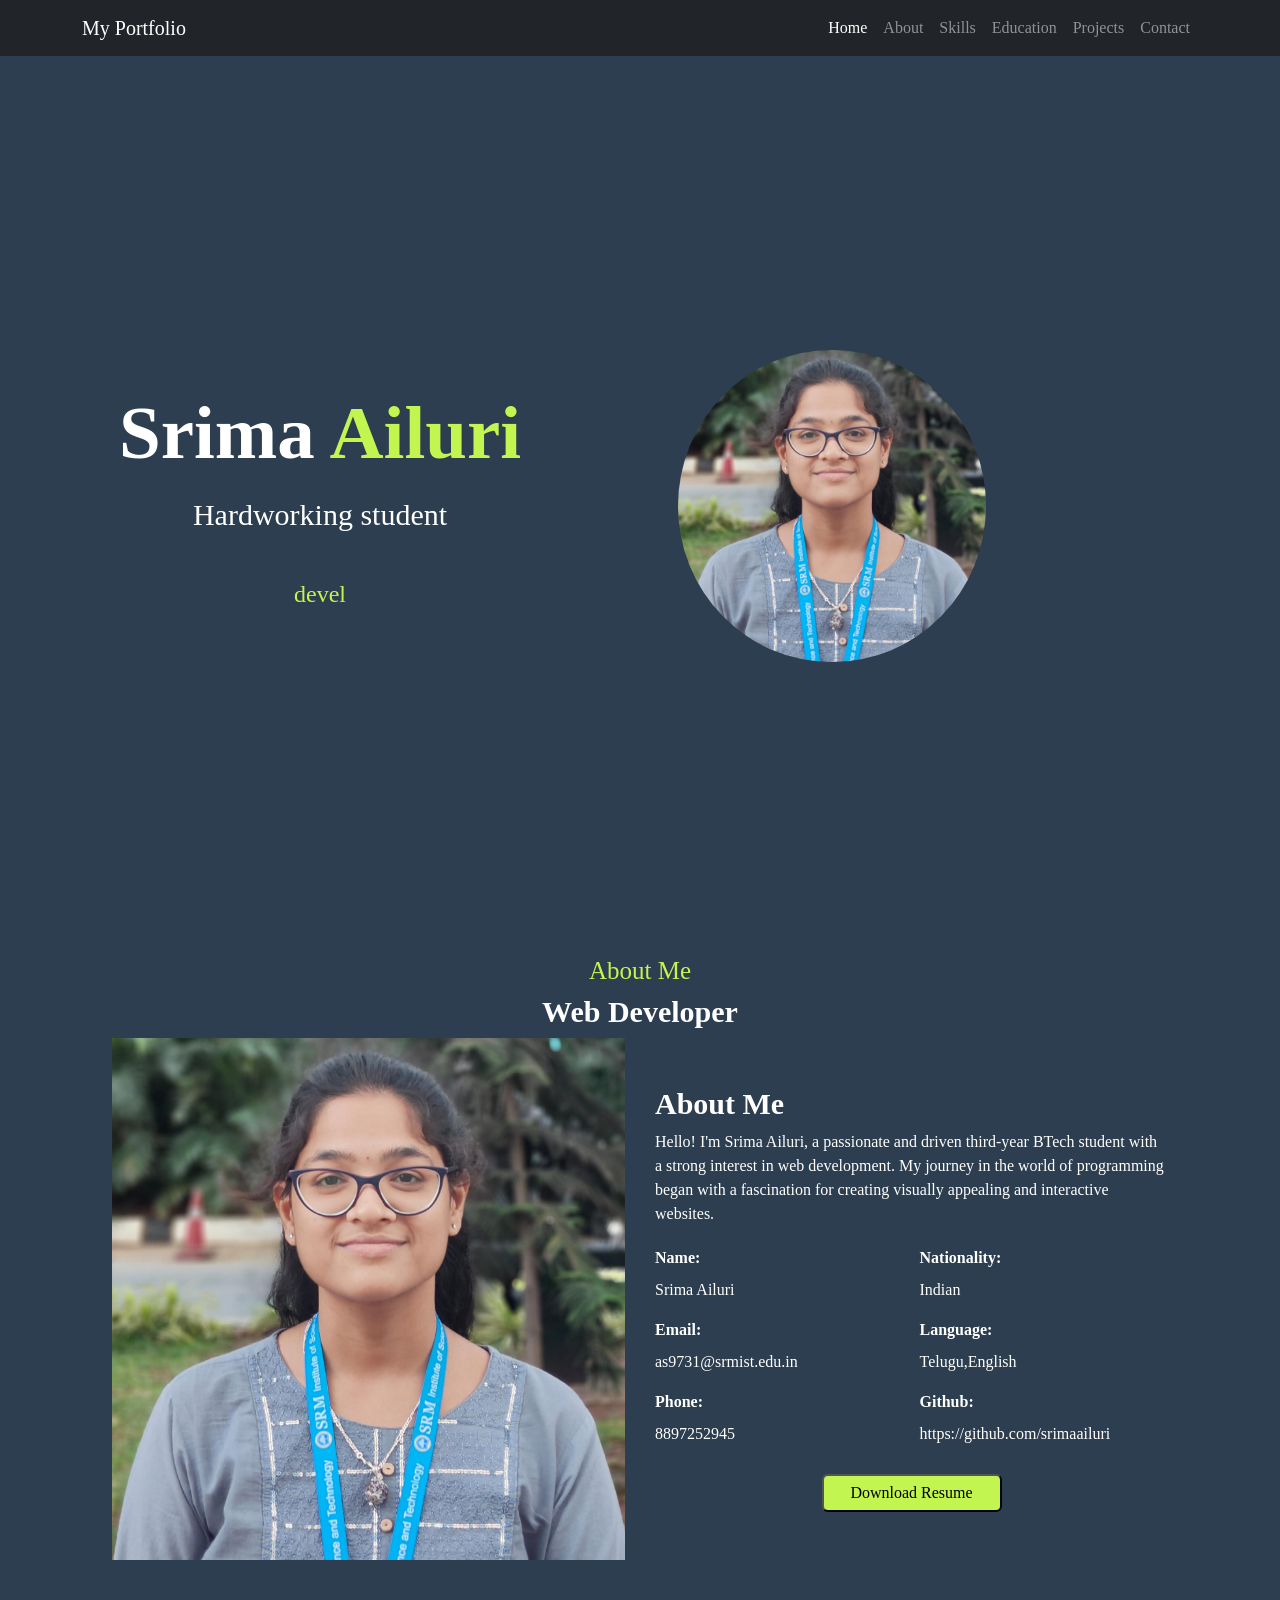
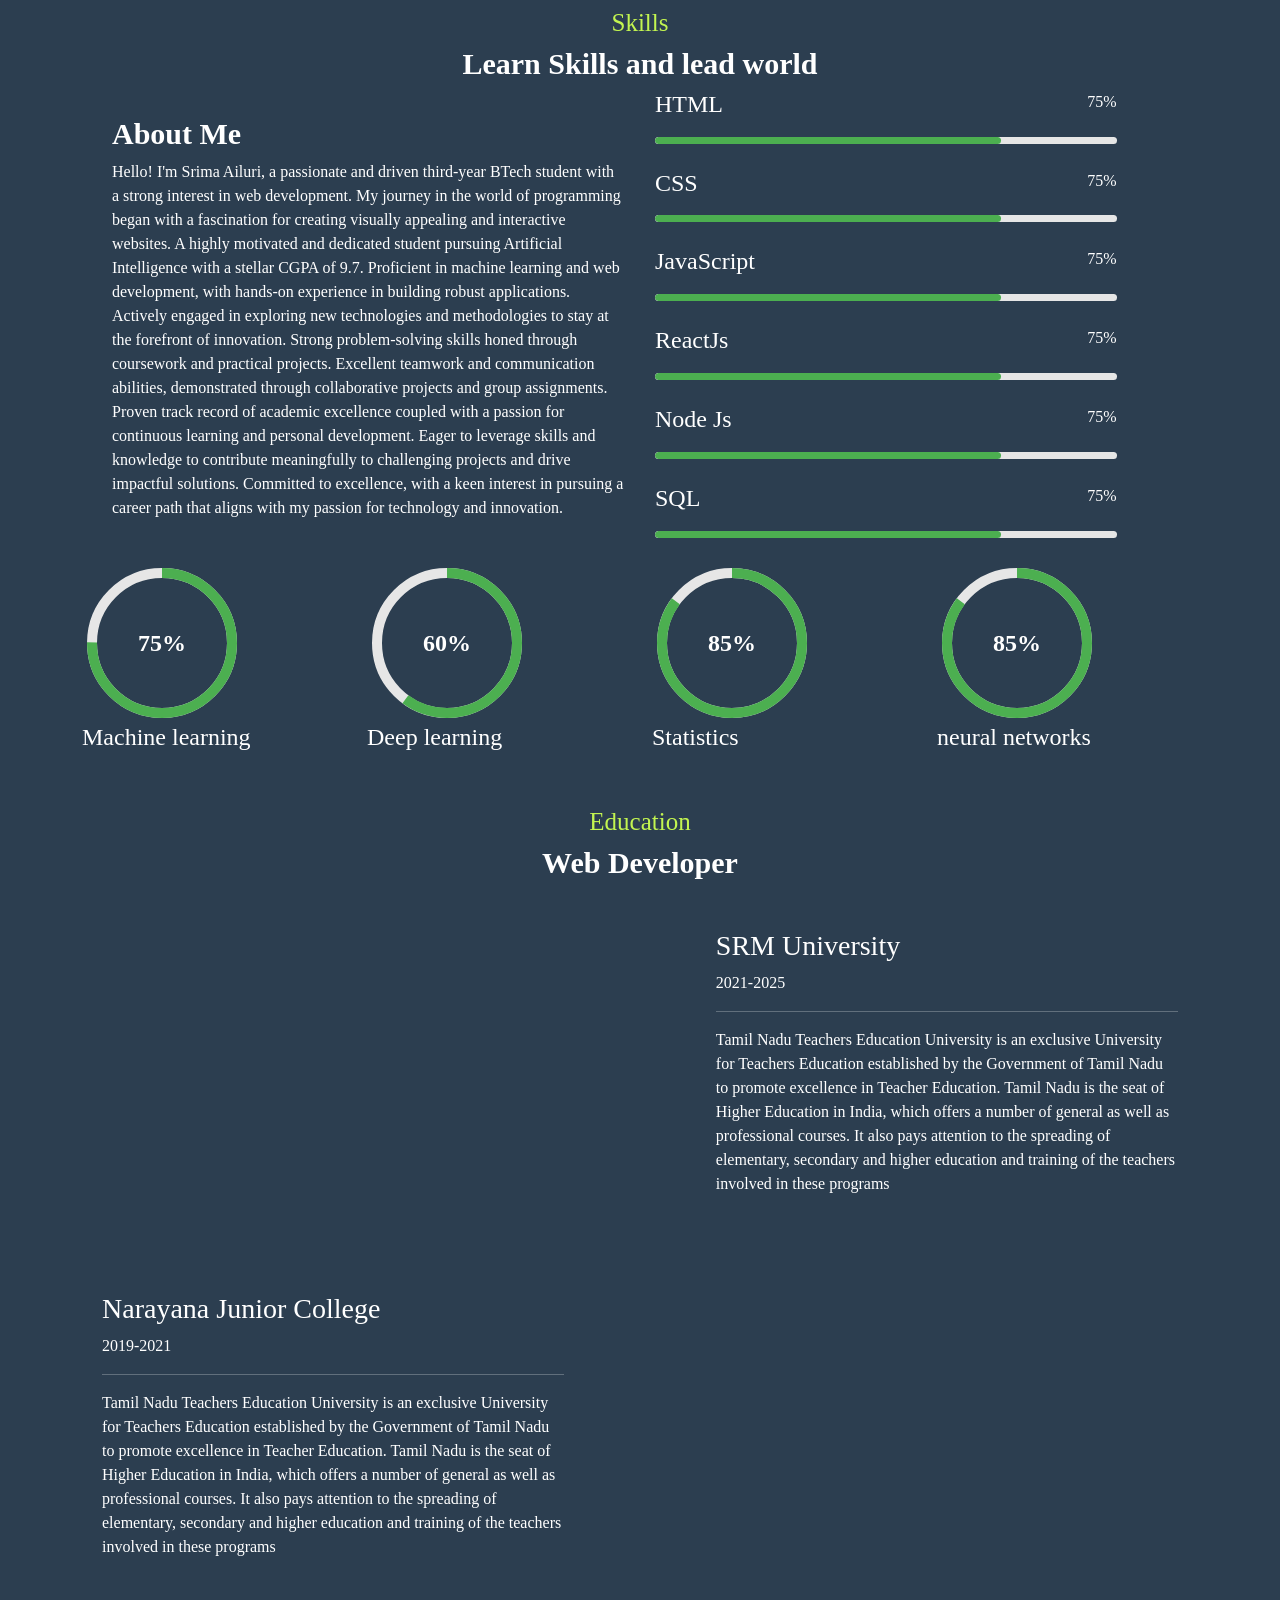
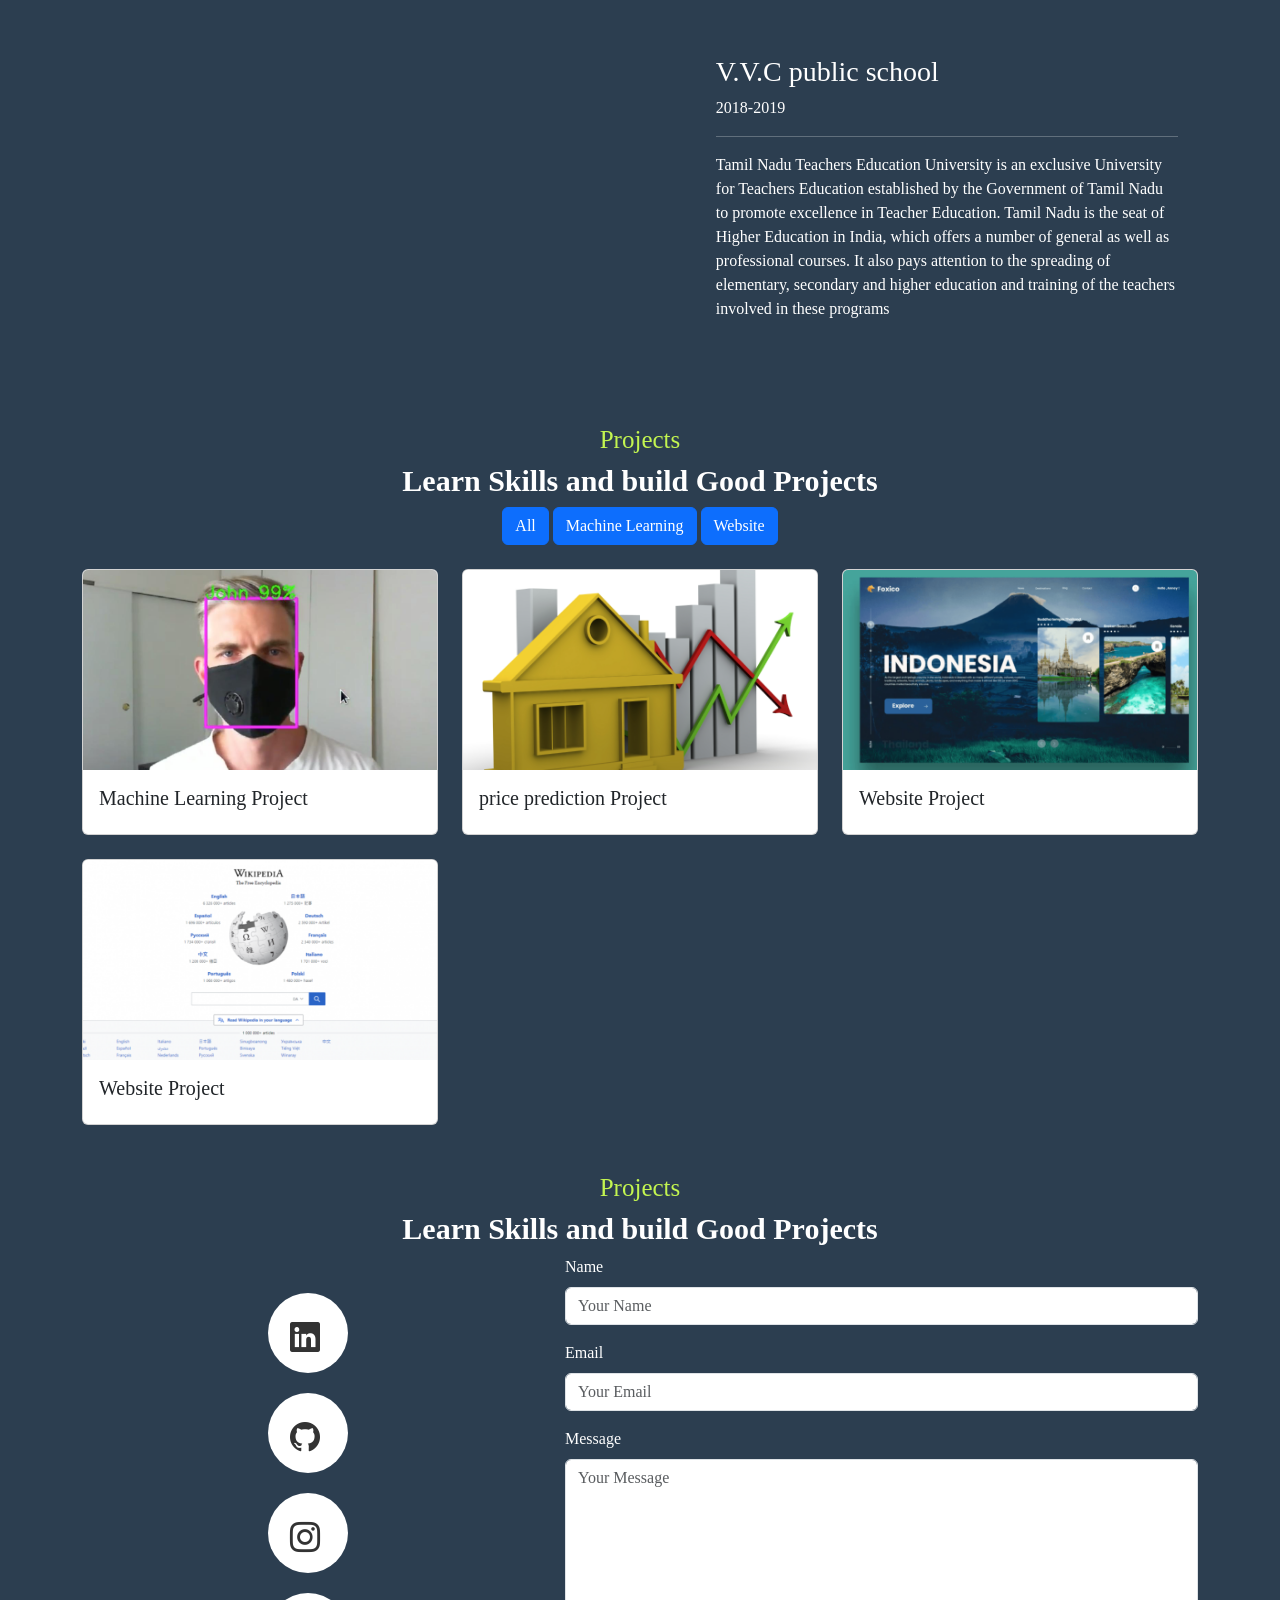
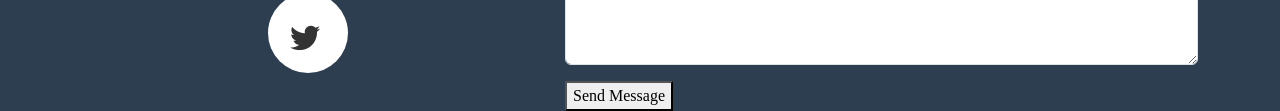
==== commit d05d26fc: "added content for profile" ====
--- a/index.html
+++ b/index.html
@@ -112,81 +112,116 @@
             <div class="col-md-6 designation_box">
                 <h2 class="designation">About Me</h2>
                 <p>Hello! I'm Srima Ailuri, a passionate and driven third-year BTech student with a strong interest in web development.
-                   My journey in the world of programming began with a fascination for creating visually appealing and interactive websites. 
+                   My journey in the world of programming began with a fascination for creating visually appealing and interactive websites.
+                   A highly motivated and dedicated student pursuing Artificial Intelligence with a stellar CGPA of 9.7. Proficient in machine learning and 
+                   web development, with hands-on experience in building robust applications. Actively engaged in exploring new technologies and methodologies 
+                   to stay at the forefront of innovation. Strong problem-solving skills honed through coursework and practical projects. Excellent teamwork
+                    and communication abilities, demonstrated through collaborative projects and group assignments. Proven track record of academic 
+                    excellence coupled with a passion for continuous learning and personal development. Eager to leverage skills and knowledge to 
+                    contribute meaningfully to challenging projects and drive impactful solutions. Committed to excellence, with a keen interest in pursuing a 
+                    career path that aligns with my passion for technology and innovation. 
                 </p>
             </div>
             <div class="col-md-6">
                 <div class="skill">
-                    <h5>HTML</h5>
-                    <div class="progress-bar">
-                        <div class="progress" data-percentage="90"><span class="percentage">90%</span></div>
-                    </div>
-                </div>
-                <div class="skill">
-                    <h5>CSS</h5>
-                    <div class="progress-bar">
-                        <div class="progress" data-percentage="90"><span class="percentage">90%</span></div>
-                    </div>
-                </div>
-                <div class="skill">
-                    <h5>JavaScript</h5>
-                    <div class="progress-bar">
-                        <div class="progress" data-percentage="70"><span class="percentage">90%</span></div>
-                    </div>
-                </div>
-                <div class="skill">
-                    <h5>ReactJs</h5>
-                    <div class="progress-bar">
-                        <div class="progress" data-percentage="70"><span class="percentage">90%</span></div>
-                    </div>
-                </div>
-                <div class="skill">
-                    <h5>SQL</h5>
-                    <div class="progress-bar">
-                        <div class="progress" data-percentage="60"><span class="percentage">90%</span></div>
-                    </div>
-                </div>
-                <div class="skill">
-                    <h5>Machine Learning</h5>
-                    <div class="progress-bar">
-                        <div class="progress" data-percentage="70"><span class="percentage">90%</span></div>
-                    </div>
-                </div>
+                    <div class="skill-head">
+                        <h4>HTML</h4>
+                        <div class="percentage">75%</div>
+                    </div>
+                    <div class="progress-container">
+                        <div class="progress-bar" data-percentage="75"></div>
+                    </div>
+                 </div>
+                 <div class="skill">
+                    <div class="skill-head">
+                        <h4>CSS</h4>
+                        <div class="percentage">75%</div>
+                    </div>
+                    <div class="progress-container">
+                        <div class="progress-bar" data-percentage="75"></div>
+                    </div>
+                 </div>
+                 <div class="skill">
+                    <div class="skill-head">
+                        <h4>JavaScript</h4>
+                        <div class="percentage">75%</div>
+                    </div>
+                    <div class="progress-container">
+                        <div class="progress-bar" data-percentage="75"></div>
+                    </div>
+                 </div>
+                 <div class="skill">
+                    <div class="skill-head">
+                        <h4>ReactJs</h4>
+                        <div class="percentage">75%</div>
+                    </div>
+                    <div class="progress-container">
+                        <div class="progress-bar" data-percentage="75"></div>
+                    </div>
+                 </div>
+                 <div class="skill">
+                    <div class="skill-head">
+                        <h4>Node Js</h4>
+                        <div class="percentage">75%</div>
+                    </div>
+                    <div class="progress-container">
+                        <div class="progress-bar" data-percentage="75"></div>
+                    </div>
+                 </div>
+                 <div class="skill">
+                    <div class="skill-head">
+                        <h4>SQL</h4>
+                        <div class="percentage">75%</div>
+                    </div>
+                    <div class="progress-container">
+                        <div class="progress-bar" data-percentage="75"></div>
+                    </div>
+                 </div>
             </div>
         </div>
 
         <!--circular progress bar-->
         <div class="row justify-content-center">
-            <div class="col-md-4">
+            <div class="col-md-3">
               <div class="circular-progress" data-percentage="75">
                 <svg>
                   <circle class="background-circle" cx="80" cy="80" r="70"></circle>
                   <circle class="progress-circle" cx="80" cy="80" r="70"></circle>
                 </svg>
-                <div class="percentage">0%</div>
+                <div class="percentage">80%</div>
               </div>
-              <h4>HTML</h4>
-            </div>
-            <div class="col-md-4">
+              <h4>Machine learning</h4>
+            </div>
+            <div class="col-md-3">
               <div class="circular-progress" data-percentage="60">
                 <svg>
                   <circle class="background-circle" cx="80" cy="80" r="70"></circle>
                   <circle class="progress-circle" cx="80" cy="80" r="70"></circle>
                 </svg>
-                <div class="percentage">0%</div>
+                <div class="percentage">70%</div>
               </div>
-              <h4>CSS</h4>
-            </div>
-            <div class="col-md-4">
+              <h4>Deep learning</h4>
+            </div>
+            <div class="col-md-3">
               <div class="circular-progress" data-percentage="85">
                 <svg>
                   <circle class="background-circle" cx="80" cy="80" r="70"></circle>
                   <circle class="progress-circle" cx="80" cy="80" r="70"></circle>
                 </svg>
-                <div class="percentage">0%</div>
+                <div class="percentage">70%</div>
               </div>
-              <h4>JavaScript</h4>
-            </div>
+              <h4>Statistics</h4>
+            </div>
+            <div class="col-md-3">
+                <div class="circular-progress" data-percentage="85">
+                  <svg>
+                    <circle class="background-circle" cx="80" cy="80" r="70"></circle>
+                    <circle class="progress-circle" cx="80" cy="80" r="70"></circle>
+                  </svg>
+                  <div class="percentage">60%</div>
+                </div>
+                <h4>neural networks</h4>
+              </div>
           </div>
 
         
@@ -245,33 +280,33 @@
             <button class="btn btn-primary filter-btn" data-filter="website">Website</button>
         </div>
         <div class="row g-4">
-            <div class="col-md-4 project-card" data-category="machine-learning" data-title="Machine Learning Project" data-description="Description about the machine learning project...">
+            <div class="col-md-4 project-card" data-category="machine-learning" data-title="Machine Learning Project" data-description="Face-mask recognition is a crucial application of deep learning for ensuring safety during pandemics. VGG16, a popular convolutional neural network, achieved an impressive accuracy of 98% in this task, outperforming its more complex counterparts, VGG19, ResNet50, ResNet100, and MobileNet. The simplicity and efficiency of VGG16's architecture enable it to effectively distinguish between masked and unmasked faces. This high accuracy demonstrates VGG16's robustness in real-world scenarios, making it a reliable choice for deployment in public surveillance and health monitoring systems. The comparison underscores the potential of optimized, less complex models in delivering high performance.">
                 <div class="card" data-bs-toggle="modal" data-bs-target="#projectModal">
-                    <img src="my_portfolio_photo.jpeg" class="card-img-top" alt="Machine Learning Project">
+                    <img src="face_recognition.png" class="card-img-top" alt="face_recognition Project">
                     <div class="card-body">
                         <h5 class="card-title">Machine Learning Project</h5>
                     </div>
                 </div>
             </div>
-            <div class="col-md-4 project-card" data-category="website" data-title="Website Project" data-description="Description about the website project...">
+            <div class="col-md-4 project-card" data-category="machine-learning" data-title="Machine Learning Project" data-description="Price prediction involves estimating the future prices of assets using historical data and various machine learning techniques. Data processing is crucial, encompassing data cleaning, normalization, and feature engineering to enhance model accuracy. Linear regression offers a simple, interpretable baseline, while decision tree regressors capture complex patterns through hierarchical decisions. Pipelines streamline the workflow, integrating steps like preprocessing and model training for efficiency. Advanced techniques like XGBoost combine multiple weak learners to create a robust and highly accurate model, often outperforming simpler approaches in predictive tasks.">
                 <div class="card" data-bs-toggle="modal" data-bs-target="#projectModal">
-                    <img src="my_portfolio_photo.jpeg" class="card-img-top" alt="Website Project">
+                    <img src="price_prediction.png" class="card-img-top" alt="price prediction Project">
+                    <div class="card-body">
+                        <h5 class="card-title">price prediction Project</h5>
+                    </div>
+                </div>
+            </div>
+            <div class="col-md-4 project-card" data-category="website" data-title="Website Project" data-description="A static tourism webpage showcases India's iconic destinations like the Taj Mahal and the Golden Temple using HTML, CSS, and Bootstrap for a sleek design. The site features a Bootstrap carousel to highlight stunning images and key information about these landmarks. CSS styles enhance the visual appeal, ensuring a responsive and user-friendly experience across devices. Additionally, the webpage includes sections for other notable places in India, each with descriptive text and engaging visuals. This setup offers visitors a comprehensive and aesthetically pleasing overview of India's rich cultural heritage.">
+                <div class="card" data-bs-toggle="modal" data-bs-target="#projectModal">
+                    <img src="tourism.png" class="card-img-top" alt="Website Project">
                     <div class="card-body">
                         <h5 class="card-title">Website Project</h5>
                     </div>
                 </div>
             </div>
-            <div class="col-md-4 project-card" data-category="website" data-title="Website Project" data-description="Description about the website project...">
+            <div class="col-md-4 project-card" data-category="website" data-title="Website Project" data-description="A Wikipedia clone leverages REST APIs to provide a dynamic and interactive platform for accessing and managing encyclopedic content. Users can fetch, create, update, and delete articles through API endpoints, ensuring real-time data synchronization. The backend handles requests and communicates with a database to store and retrieve information, while the frontend dynamically displays the content using JavaScript. This architecture separates concerns, enhancing maintainability and scalability. The clone mimics Wikipedia's functionality, offering a seamless user experience for information retrieval and contribution.">
                 <div class="card" data-bs-toggle="modal" data-bs-target="#projectModal">
-                    <img src="my_portfolio_photo.jpeg" class="card-img-top" alt="Website Project">
-                    <div class="card-body">
-                        <h5 class="card-title">Website Project</h5>
-                    </div>
-                </div>
-            </div>
-            <div class="col-md-4 project-card" data-category="website" data-title="Website Project" data-description="Description about the website project...">
-                <div class="card" data-bs-toggle="modal" data-bs-target="#projectModal">
-                    <img src="my_portfolio_photo.jpeg" class="card-img-top" alt="Website Project">
+                    <img src="wikipedia.png" class="card-img-top" alt="Website Project">
                     <div class="card-body">
                         <h5 class="card-title">Website Project</h5>
                     </div>
--- a/styles.css
+++ b/styles.css
@@ -178,45 +178,42 @@
     line-height: 1.5;
 }
 
+.skill-head{
+    display: flex;
+    justify-content: space-between;
+}
+
+
+.progress-container {
+    margin: 10px 0;
+    width: 100%;
+    background-color: #e6e6e6;
+    border-radius: 25px;
+    overflow: hidden;
+    position: relative;
+  }
+
+  .progress-bar {
+    height: 7px;
+    width: 0;
+    background-color: #4caf50;
+    text-align: right;
+    padding-right: 10px;
+    line-height: 5px;
+    border-radius: 25px;
+    color: white;
+    font-weight: bold;
+    transition: width 1s ease-in-out;
+  }
+
+
+/* circular progress */
 .circular_skill{
     width: 160px;
     height:160px;
     position: relative;
     justify-content: center;
     align-items:center;
-}
-
-
-.progress-bar {
-    background-color: #f0f0f0;
-    border-radius: 10px;
-    overflow: hidden;
-    width: 100%; /* Full width */
-    height: 7px; /* Fixed height */
-    position: relative;
-    margin-bottom: 20px; 
-}
-
-
-.progress {
-    height: 100%;
-    background-color: #4caf50;
-    width: 0;
-    border-radius: 10px;
-    transition: width 2s ease-in-out;
-    position: relative;
-}
-
-
-.percentage {
-    position: absolute;
-    top: -25px; /* Position above the progress bar */
-    right: 0;
-    transform: translateX(100%);
-    color: #333;
-    font-weight: bold;
-    opacity: 0;
-    transition: opacity 0.5s ease-in-out, transform 0.5s ease-in-out;
 }
 
 .circular-progress {
@@ -320,6 +317,10 @@
 .card-img-top {
     height: 200px;
     object-fit: cover;
+}
+
+.modal-content{
+    color:#333;
 }
 
 /* Contact us*/
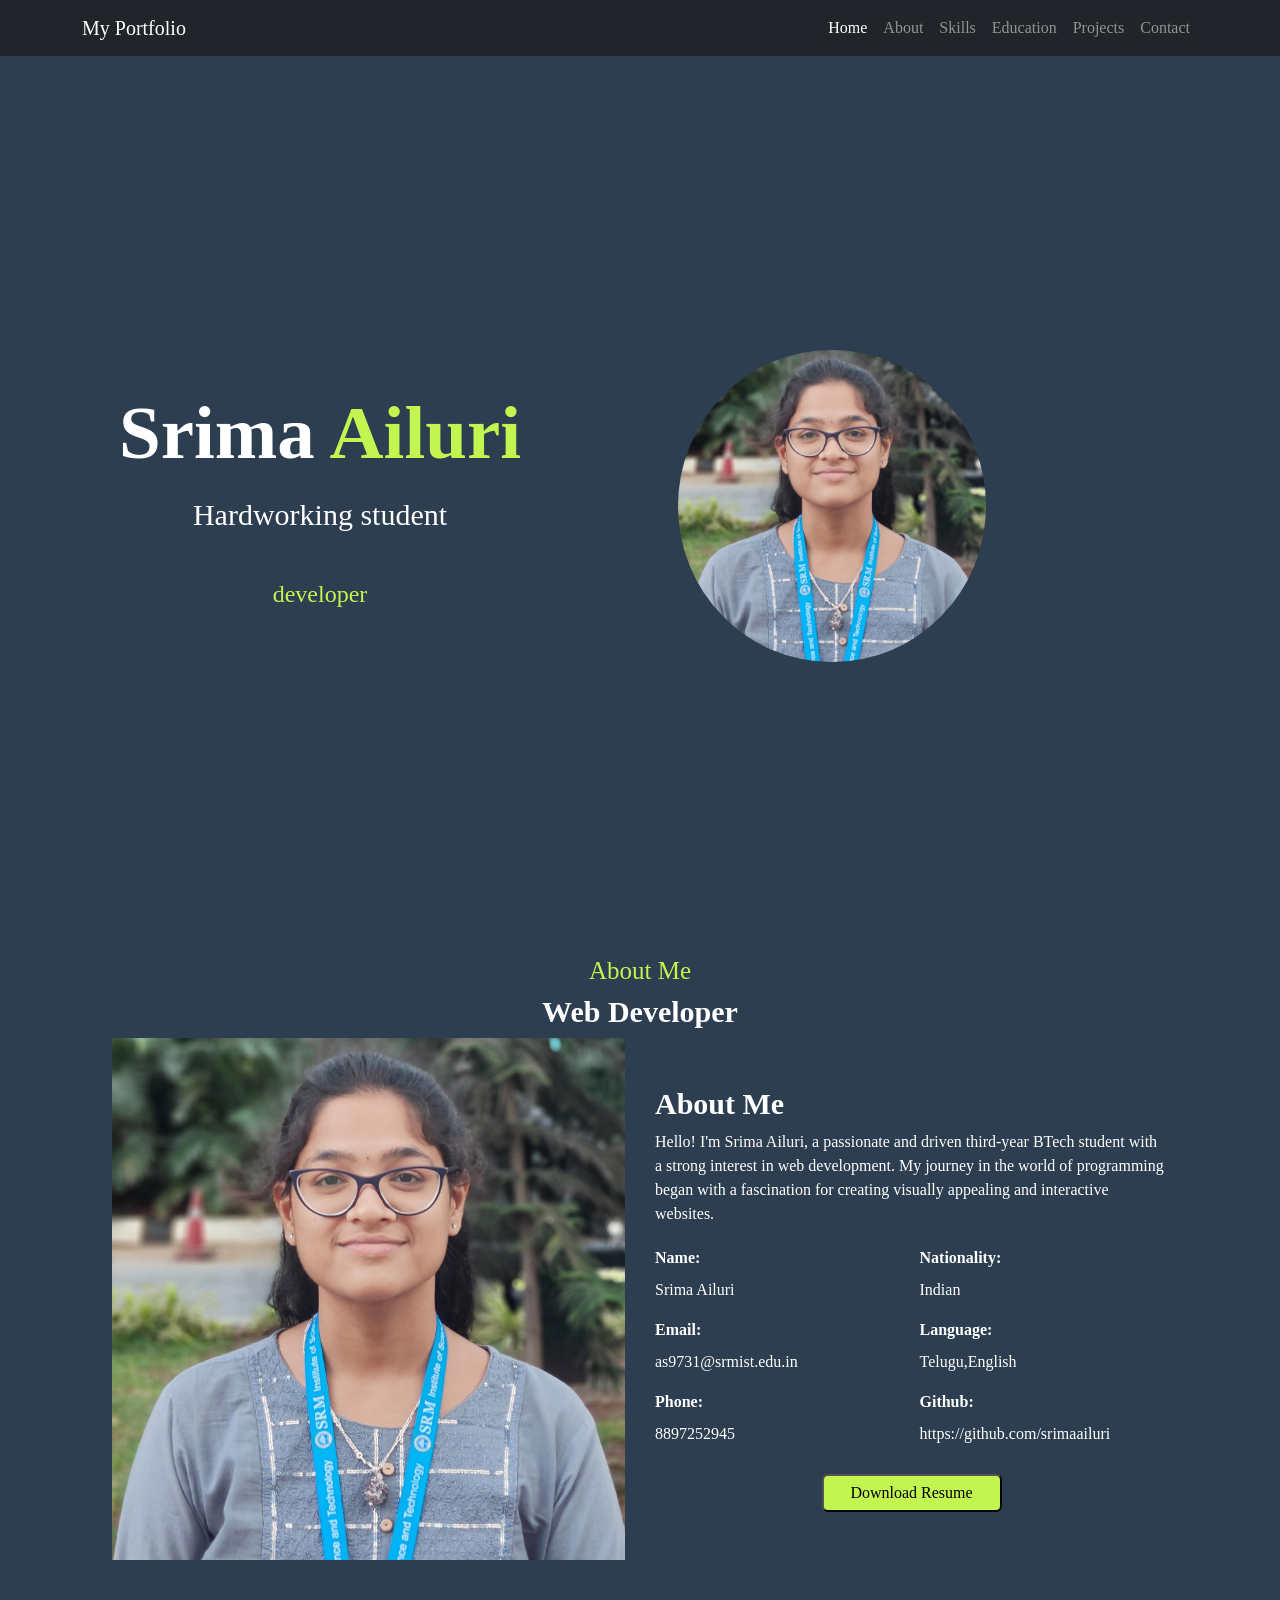
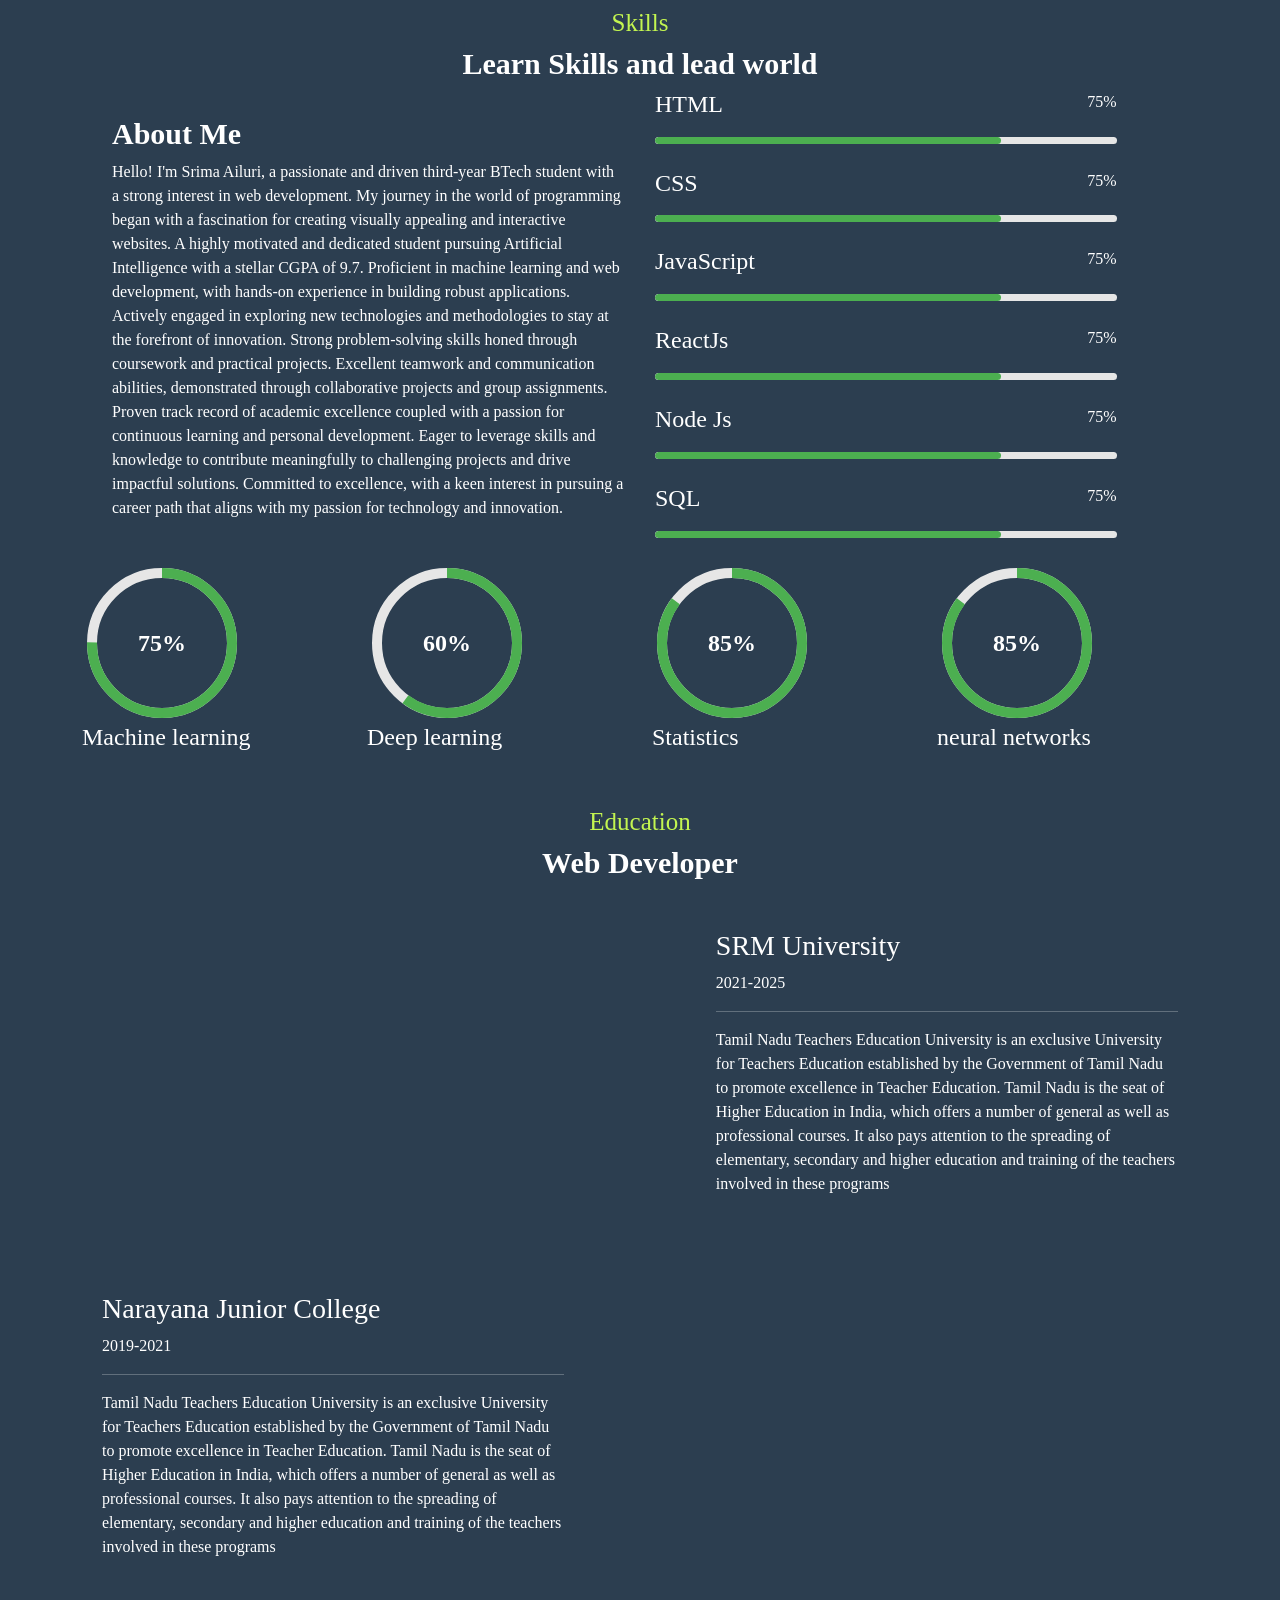
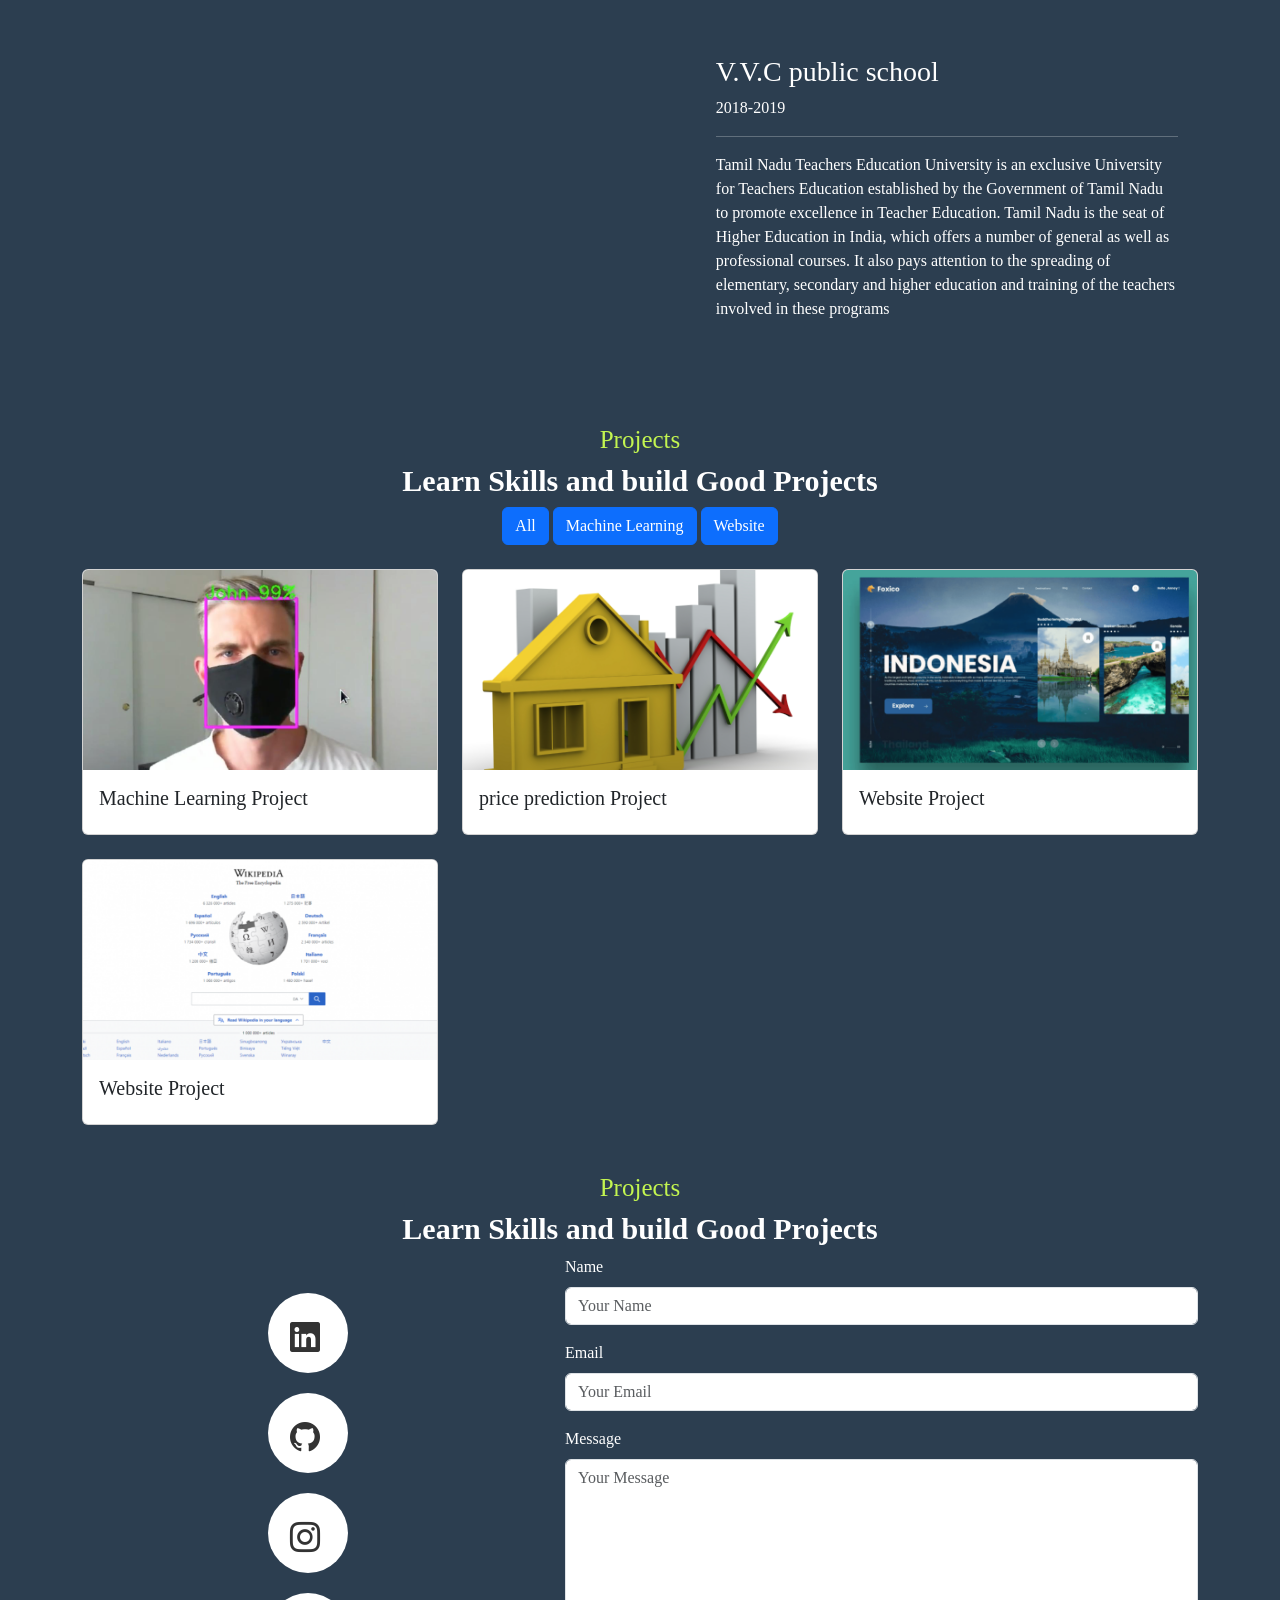
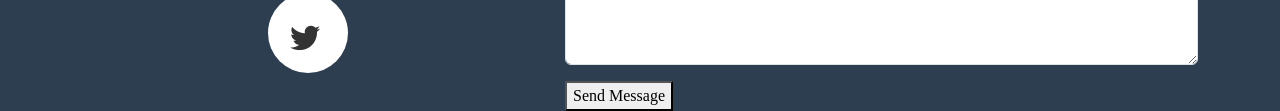
==== commit 9a8569f1: "added contact section" ====
--- a/index.html
+++ b/index.html
@@ -8,6 +8,18 @@
     <link rel="stylesheet" href="https://cdn.jsdelivr.net/npm/bootstrap-icons@1.11.3/font/bootstrap-icons.min.css">
     <link href="https://cdnjs.cloudflare.com/ajax/libs/bootstrap/5.1.3/css/bootstrap.min.css" rel="stylesheet">
     <link rel="stylesheet" href="styles.css">
+    <script type="text/javascript"
+        src="https://cdn.jsdelivr.net/npm/@emailjs/browser@4/dist/email.min.js">
+</script>
+<script src="script.js" type="text/javascript"></script>
+<script type="text/javascript">
+   (function(){
+      emailjs.init({
+        publicKey: "Uwc4q7t6oGXL3pmwO",
+      });
+   })();
+</script>
+
     
 </head>
 <body>
@@ -93,7 +105,7 @@
                     <dd>https://github.com/srimaailuri</dd>                   
                 </dl>
                 <div class="resume_container">
-                    <button class="btn_resume">Download Resume</button>
+                    <button class="btn_resume" onclick="downloadPDF()">Download Resume</button>
                 </div>
             </div>
         </div>
@@ -342,13 +354,13 @@
     </div>
     <div class="contact_section row">
         <div class="social-icons col-md-5">
-          <a href="https://www.linkedin.com/in/YOUR_LINKEDIN_PROFILE" target="_blank" class="follow-us-icon-container">
+          <a href="https://www.linkedin.com/in/srima-ailuri/" target="_blank" class="follow-us-icon-container">
             <i class="bi bi-linkedin"></i>
           </a>
-          <a href="https://github.com/YOUR_GITHUB_PROFILE" target="_blank" class="follow-us-icon-container">
+          <a href="https://github.com/srimaailuri" target="_blank" class="follow-us-icon-container">
             <i class="bi bi-github"></i>
           </a>
-          <a href="https://www.instagram.com/YOUR_INSTAGRAM_PROFILE" target="_blank" class="follow-us-icon-container">
+          <a href="https://www.instagram.com/srimamadhusudhan/" target="_blank" class="follow-us-icon-container">
             <i class="bi bi-instagram"></i>
           </a>
           <a href="https://twitter.com/YOUR_TWITTER_PROFILE" target="_blank" class="follow-us-icon-container">
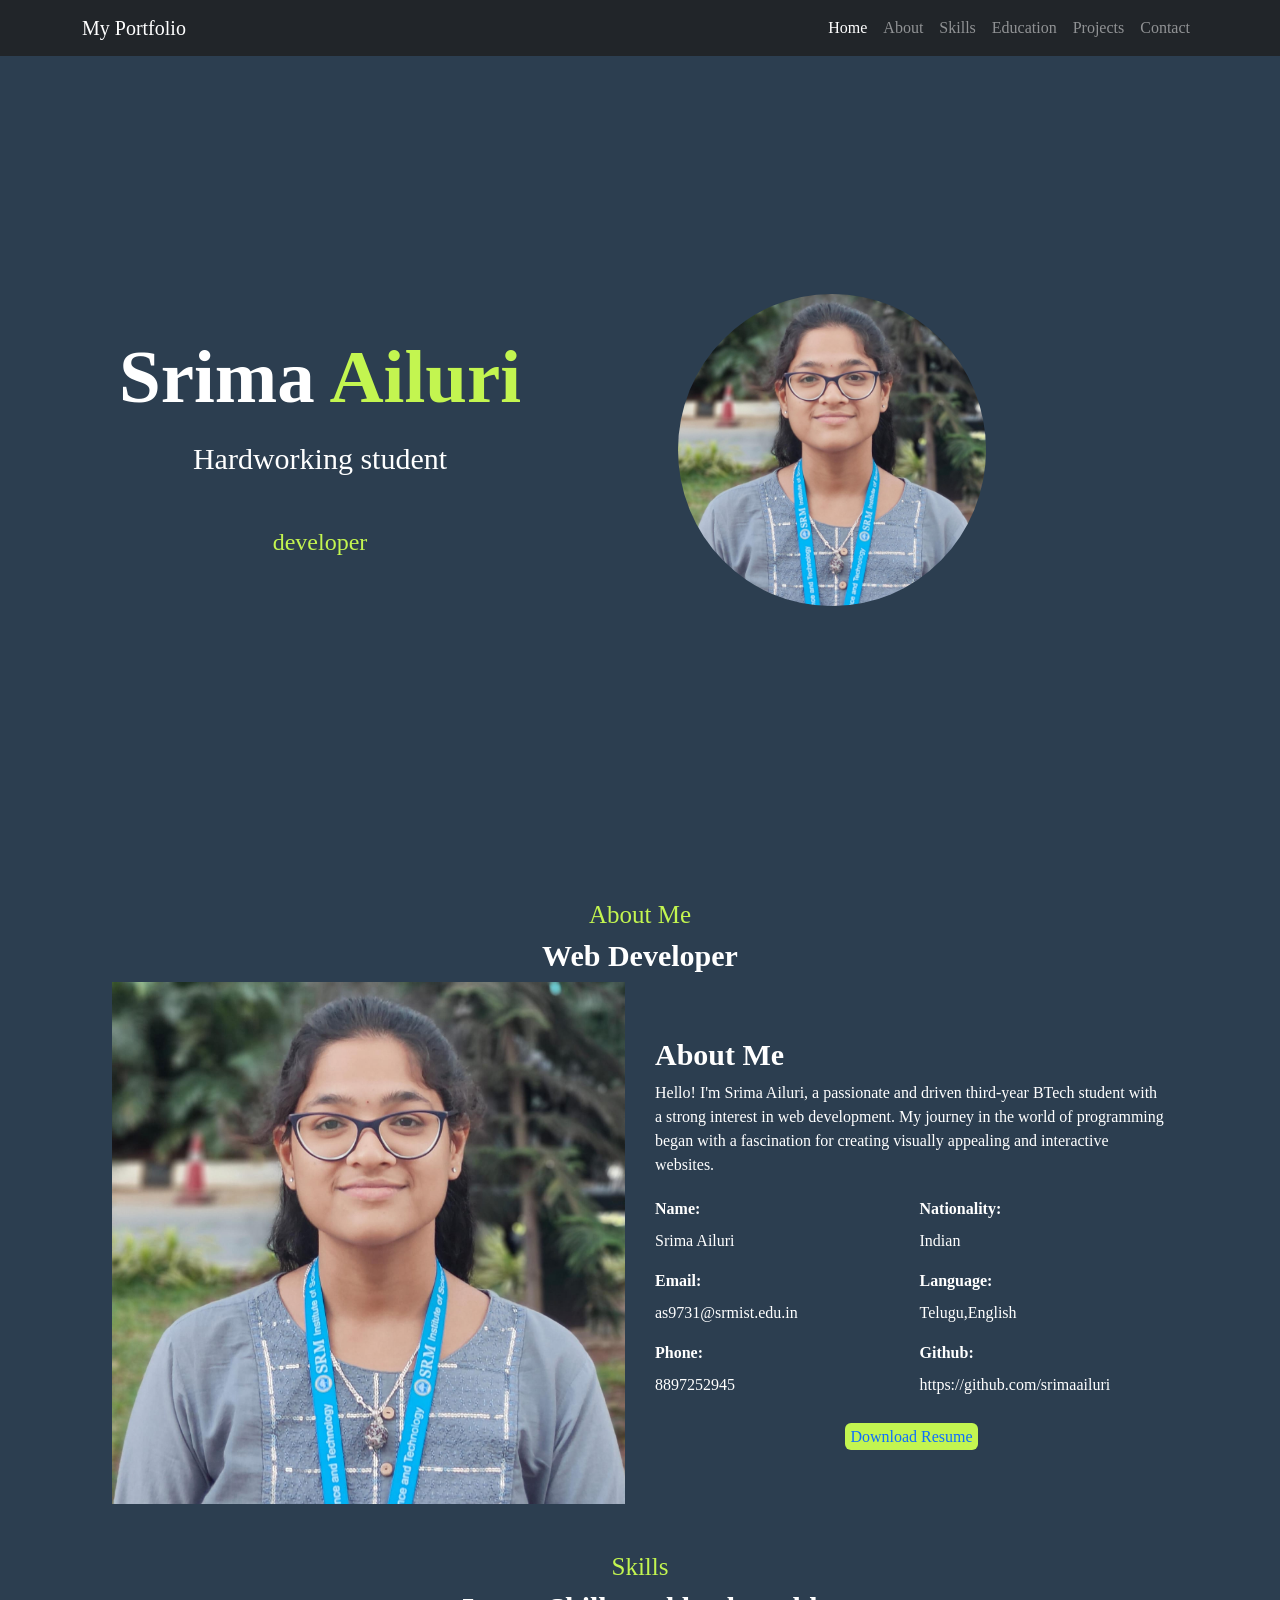
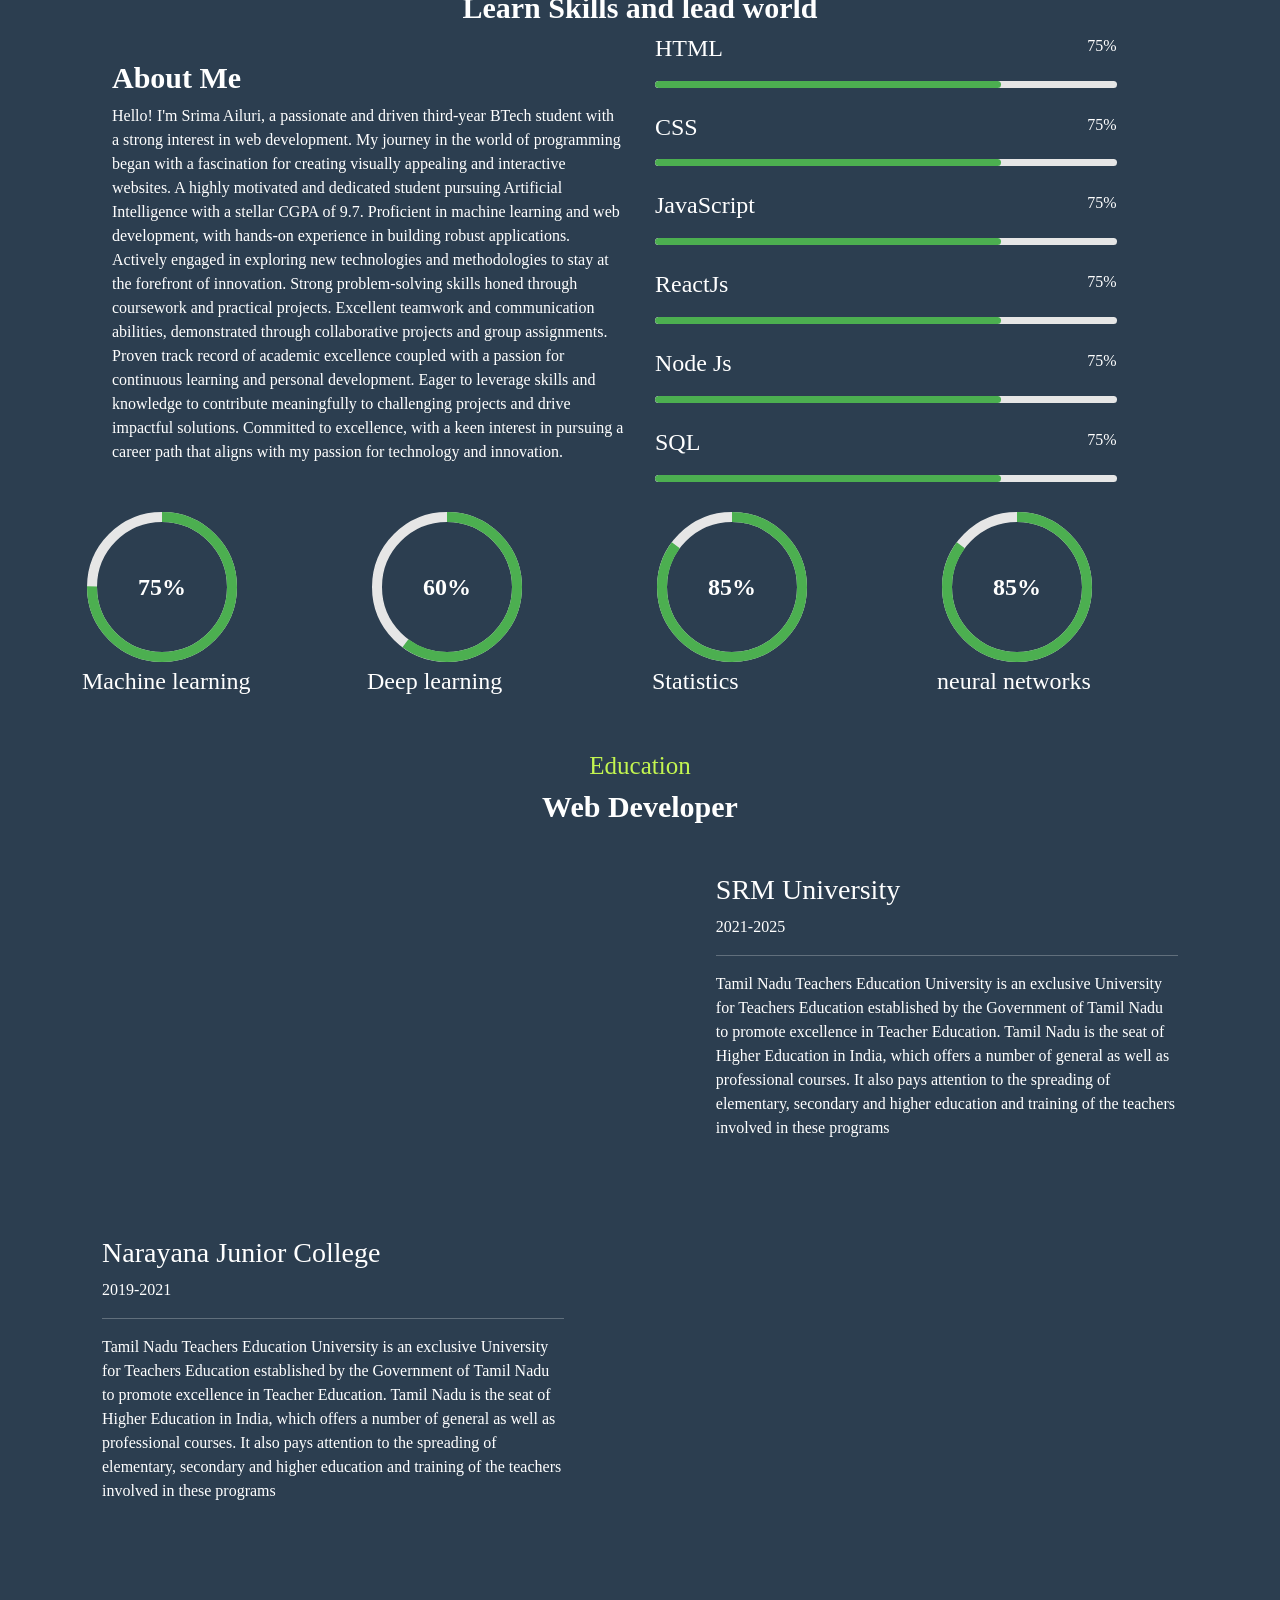
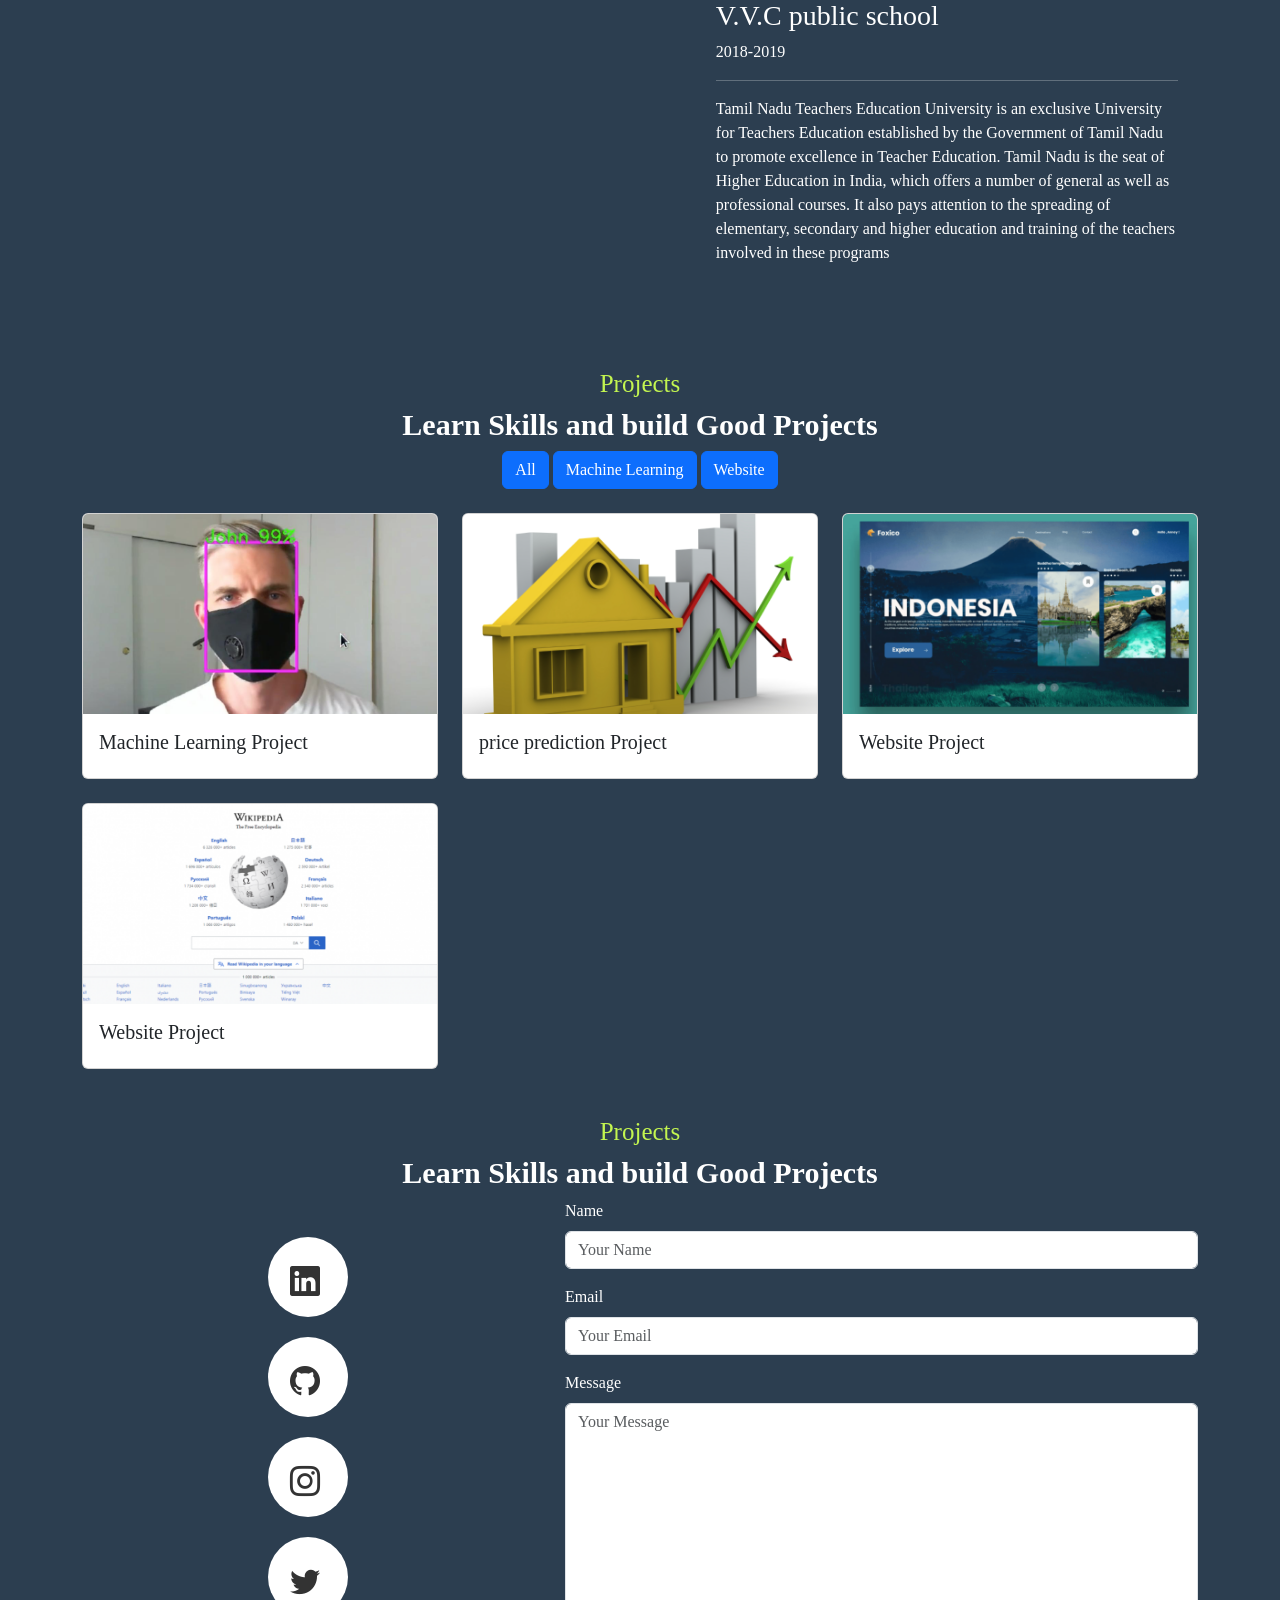
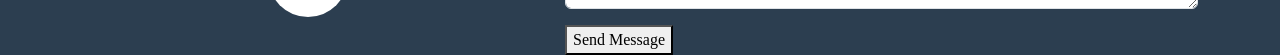
==== commit b071c965: "completed" ====
--- a/index.html
+++ b/index.html
@@ -24,7 +24,7 @@
 </head>
 <body>
 
-    <nav class="navbar navbar-expand-lg navbar-dark bg-dark">
+    <nav class="navbar fixed-top navbar-expand-lg navbar-dark bg-dark">
         <div class="container">
             <a class="navbar-brand" href="#">My Portfolio</a>
             <button class="navbar-toggler" type="button" data-toggle="collapse" data-target="#navbarNav" aria-controls="navbarNav" aria-expanded="false" aria-label="Toggle navigation">
@@ -59,20 +59,20 @@
     <!-- Home -->
     <header id="home">
         <div class="Homecontainer">
-            <div class="content">
-                <div class="left">
-                    <h1 class="name">Srima <span class="initial">Ailuri</span></h1>
-                    <p class="job">Hardworking student</p>
-                    <h1 id="animated-text" class="animated_class">developer</h1>
-                </div>
-                <div class="right">
-                    <div class="image-container">
-                        <img src="my_portfolio_photo.jpeg" alt="Your Photo" id="profile-photo">
-                    </div>
-                </div>
-            </div>
-        </div>
-    </header>
+          <div class="content">
+            <div class="left">
+              <h1 class="name">Srima <span class="initial">Ailuri</span></h1>
+              <p class="job">Hardworking student</p>
+              <div id="animated-text" class="typing-container animated_class"></div>
+            </div>
+            <div class="right">
+              <div class="image-container">
+                <img src="my_portfolio_photo.jpeg" alt="Your Photo" id="profile-photo">
+              </div>
+            </div>
+          </div>
+        </div>
+      </header>
 
     <!--About-->
 
@@ -105,11 +105,11 @@
                     <dd>https://github.com/srimaailuri</dd>                   
                 </dl>
                 <div class="resume_container">
-                    <button class="btn_resume" onclick="downloadPDF()">Download Resume</button>
-                </div>
-            </div>
-        </div>
-        
+                    <a class="btn_resume" href="web_resume.pdf" download="My_Resume.pdf">Download Resume</a>
+                </div>
+            </div>
+        </div>
+   
     </section>
 
     <!--skills-->
@@ -363,7 +363,7 @@
           <a href="https://www.instagram.com/srimamadhusudhan/" target="_blank" class="follow-us-icon-container">
             <i class="bi bi-instagram"></i>
           </a>
-          <a href="https://twitter.com/YOUR_TWITTER_PROFILE" target="_blank" class="follow-us-icon-container">
+          <a href="https://x.com/srimaailuri" target="_blank" class="follow-us-icon-container">
             <i class="bi bi-twitter"></i>
           </a>
         </div>
@@ -395,5 +395,4 @@
     <script src="https://cdn.jsdelivr.net/npm/@popperjs/core@2.5.4/dist/umd/popper.min.js"></script>
     <script src="https://stackpath.bootstrapcdn.com/bootstrap/4.5.2/js/bootstrap.min.js"></script>
 </body>
-</html>
-
+</html>
--- a/styles.css
+++ b/styles.css
@@ -120,6 +120,24 @@
     }
 }
 
+.animated_class {
+      display: inline;
+    }
+
+    @keyframes typing {
+      from { width: 0; }
+      to { width: 100%; }
+    }
+
+    @keyframes blink {
+      from, to { border-color: transparent; }
+      50% { border-color: #4caf50; }
+    }
+
+    .typing-animation {
+      animation: typing 3s steps(30, end) infinite, blink 0.75s step-end infinite;
+    }
+
 /*about*/
 
 .title_container{
@@ -162,6 +180,7 @@
     width:180px;
     padding:5px;
     background-color: #C3F550;
+    text-decoration:none;
 }
 
 /* skills*/
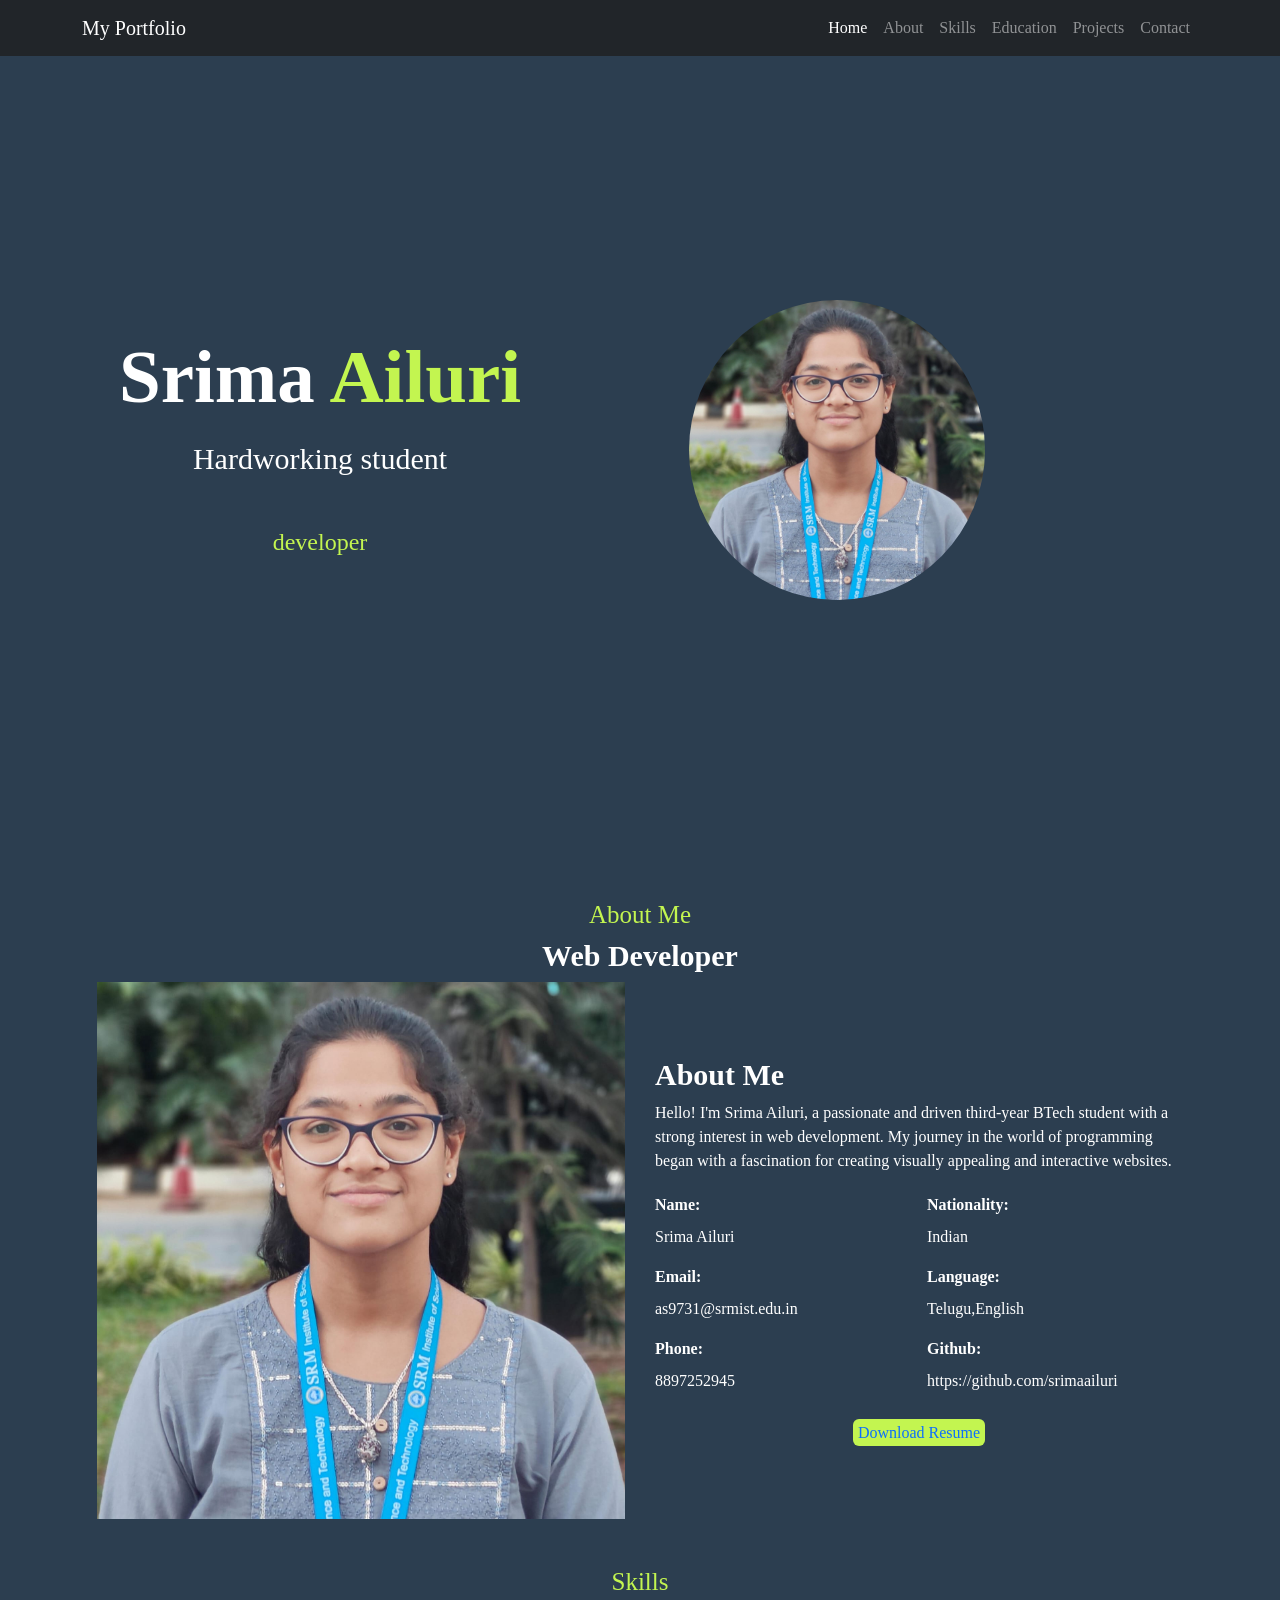
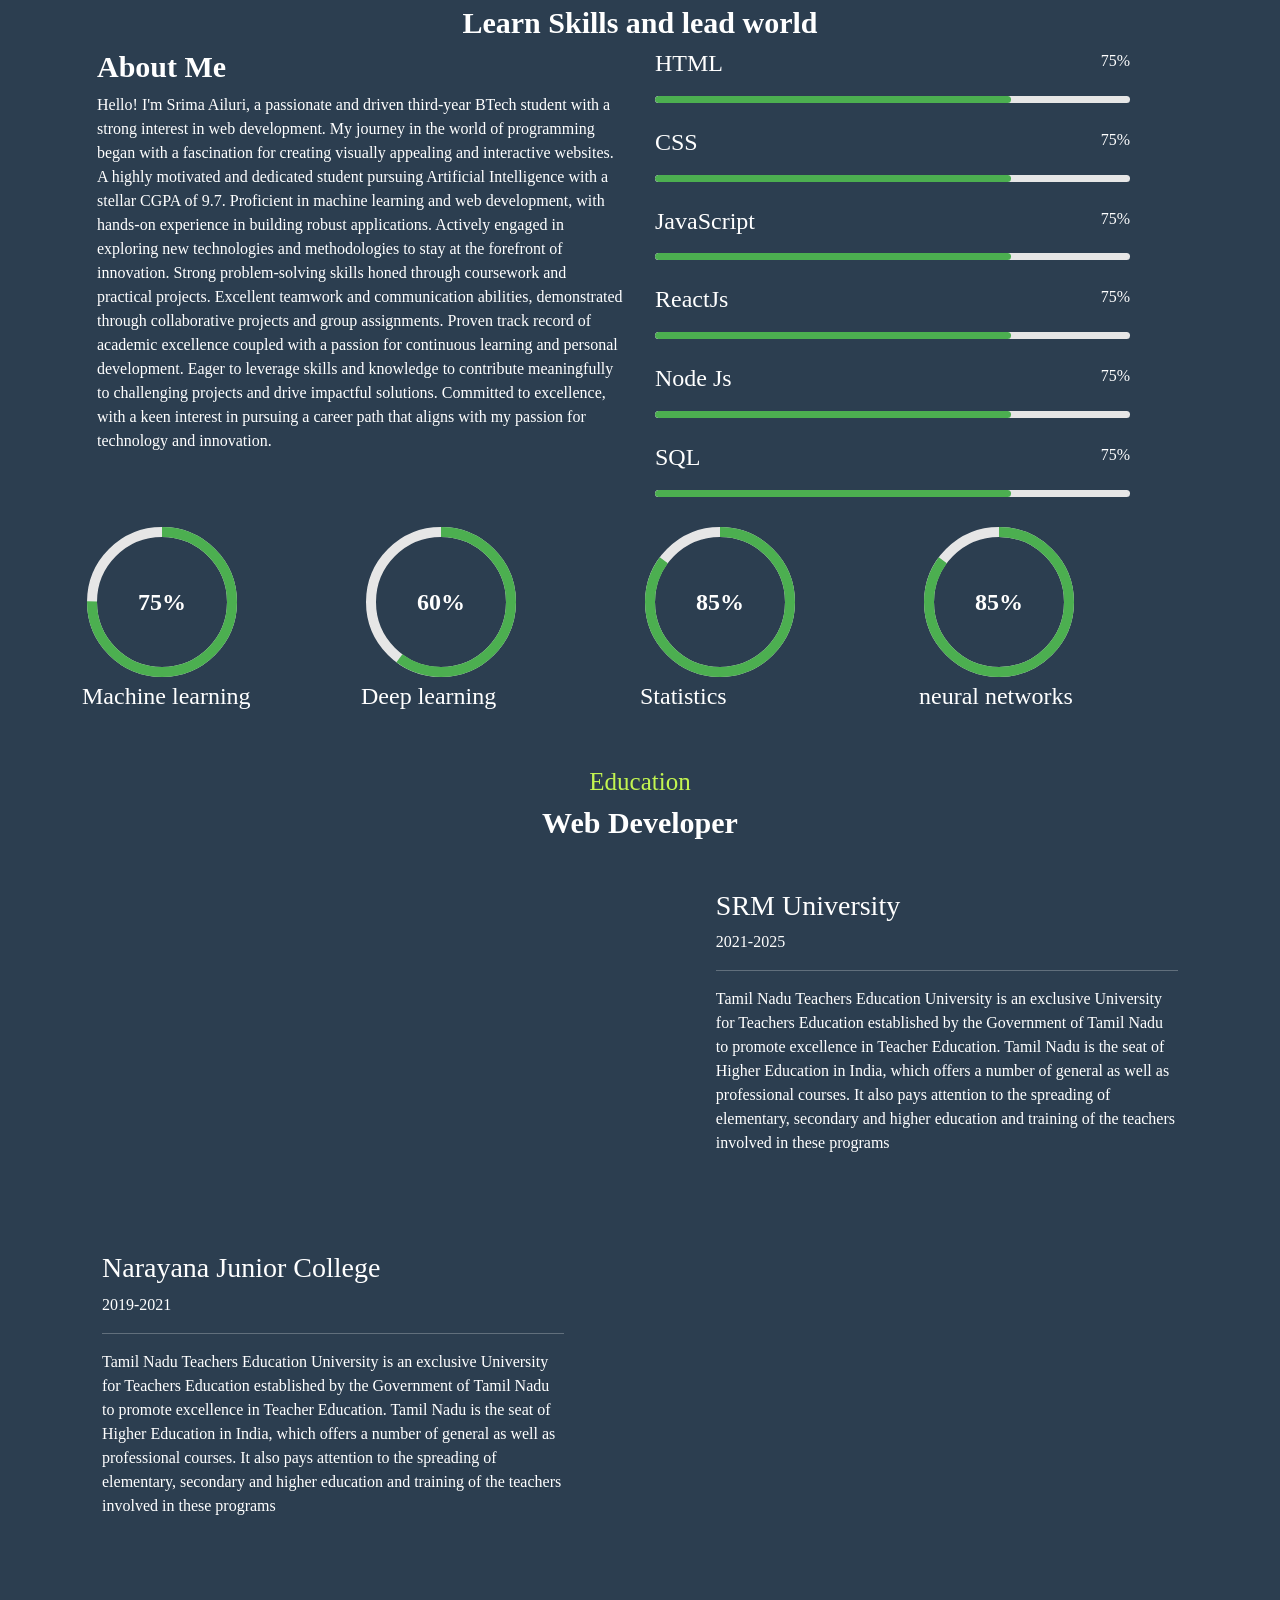
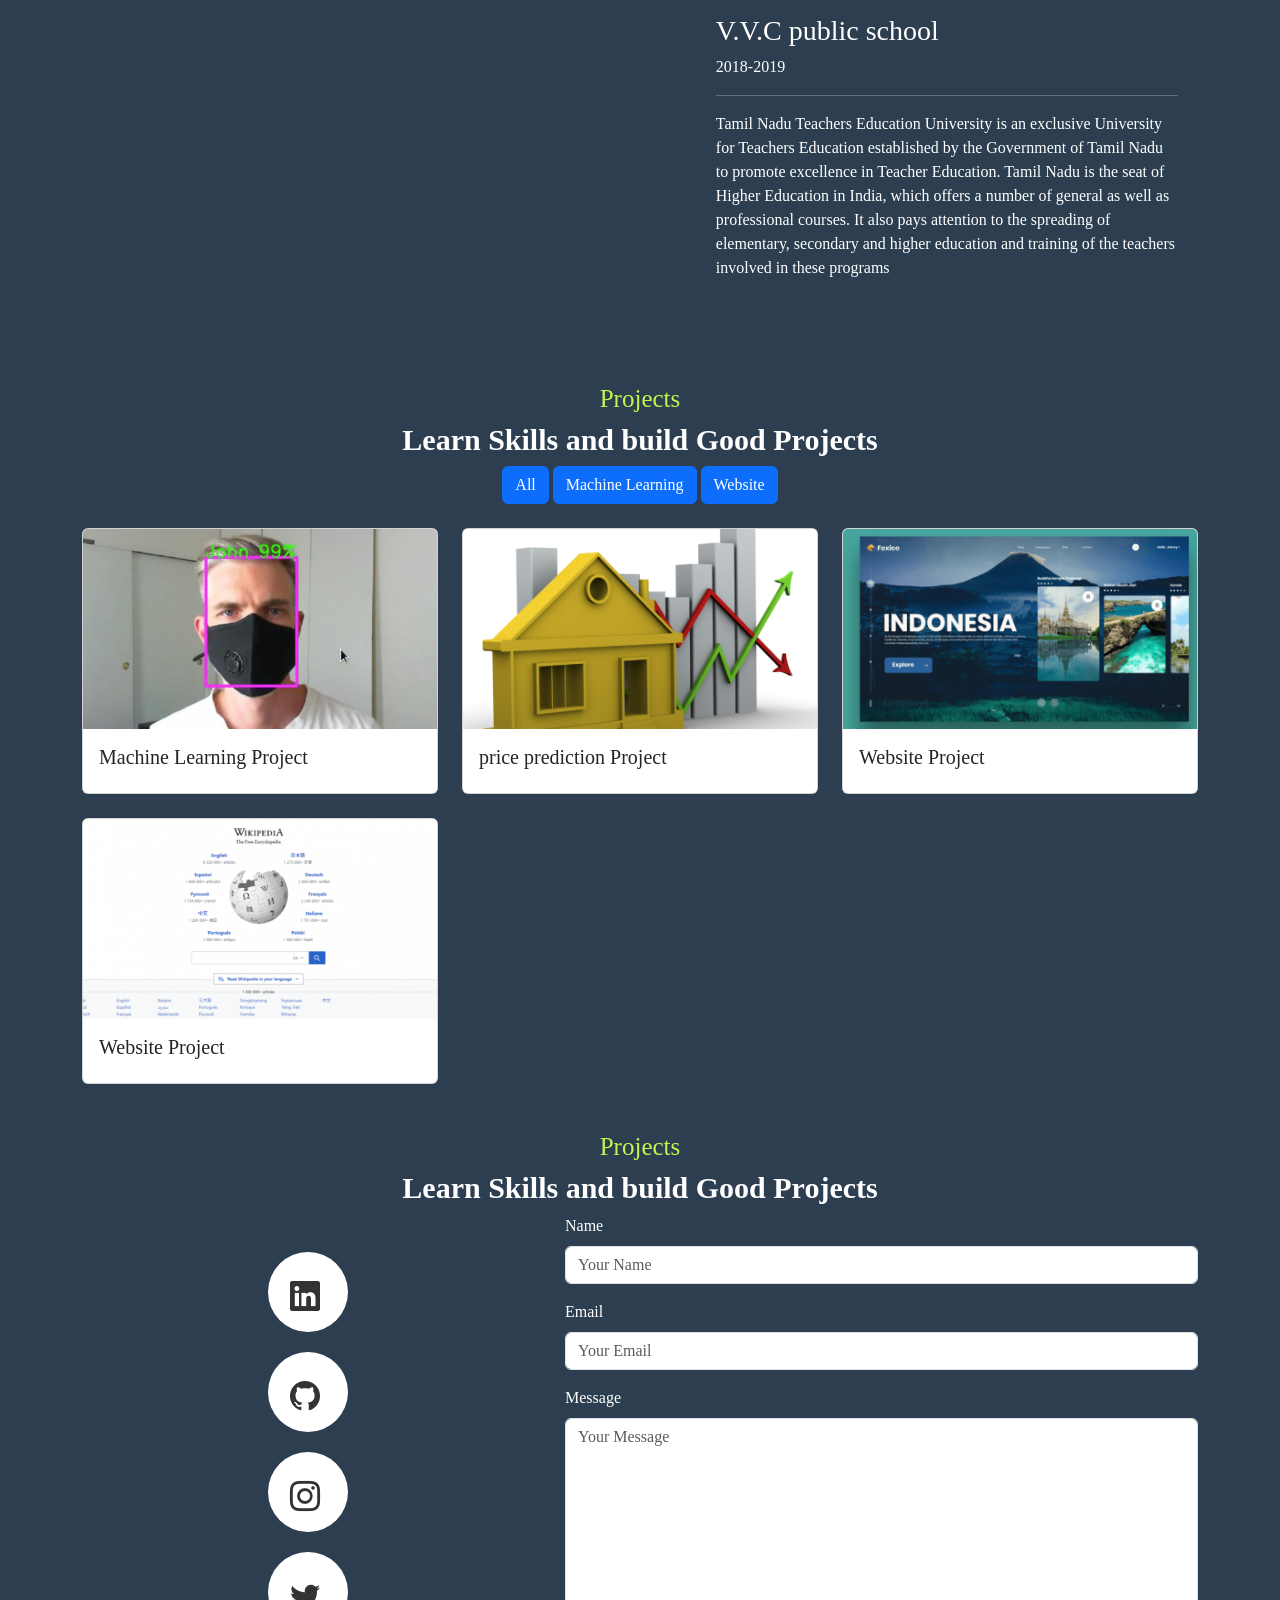
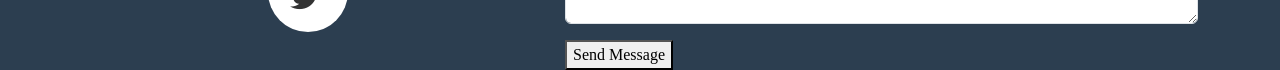
==== commit f7899c1a: "made mobile responsive" ====
--- a/index.html
+++ b/index.html
@@ -58,14 +58,14 @@
 
     <!-- Home -->
     <header id="home">
-        <div class="Homecontainer">
-          <div class="content">
-            <div class="left">
+        <div class="Homecontainer container">
+          <div class="content row">
+            <div class="left col-sm-12 col-md-6">
               <h1 class="name">Srima <span class="initial">Ailuri</span></h1>
               <p class="job">Hardworking student</p>
               <div id="animated-text" class="typing-container animated_class"></div>
             </div>
-            <div class="right">
+            <div class="right d-none d-md-block col-md-6">
               <div class="image-container">
                 <img src="my_portfolio_photo.jpeg" alt="Your Photo" id="profile-photo">
               </div>
@@ -76,52 +76,58 @@
 
     <!--About-->
 
-    <section id="about" class="container">
-        <div class="title_container">
-            <h2 class="section_head">About Me</h2>
-            <h1 class="designation">Web Developer </h1>
-        </div>
-        <div class="wrapper col-md-12">
-            <div class="col-md-6">
-                <img src="my_portfolio_photo.jpeg" alt="Your Photo" class="img-fluid">
-            </div>
-            <div class="col-md-6 designation_box">
-                <h2 class="designation">About Me</h2>
-                <p>Hello! I'm Srima Ailuri, a passionate and driven third-year BTech student with a strong interest in web development.
-                My journey in the world of programming began with a fascination for creating visually appealing and interactive websites. 
-                </p>
-                <dl>
-                    <dt>Name:</dt>
-                    <dd>Srima Ailuri</dd>
-                    <dt>Email:</dt>
-                    <dd>as9731@srmist.edu.in</dd>
-                    <dt>Phone:</dt>
-                    <dd>8897252945</dd>
-                    <dt>Nationality:</dt>
-                    <dd>Indian</dd>
-                    <dt>Language:</dt>
-                    <dd>Telugu,English</dd>
-                    <dt>Github:</dt>
-                    <dd>https://github.com/srimaailuri</dd>                   
-                </dl>
-                <div class="resume_container">
-                    <a class="btn_resume" href="web_resume.pdf" download="My_Resume.pdf">Download Resume</a>
-                </div>
-            </div>
-        </div>
+    <section id="about">
+        <div class="container">
+            <div class="row">
+                <div class="title_container">
+                    <h2 class="section_head">About Me</h2>
+                    <h1 class="designation">Web Developer </h1>
+                </div>
+                <div class="wrapper">
+                    <div class="d-none d-md-block col-md-6">
+                        <img src="my_portfolio_photo.jpeg" alt="Your Photo" class="img-fluid">
+                    </div>
+                    <div class="col-sm-12 col-md-6 designation_box">
+                        <h2 class="designation">About Me</h2> 
+                        <p>Hello! I'm Srima Ailuri, a passionate and driven third-year BTech student with a strong interest in web development.
+                        My journey in the world of programming began with a fascination for creating visually appealing and interactive websites. 
+                        </p>
+                        <dl>
+                            <dt>Name:</dt>
+                            <dd>Srima Ailuri</dd>
+                            <dt>Email:</dt>
+                            <dd>as9731@srmist.edu.in</dd>
+                            <dt>Phone:</dt>
+                            <dd>8897252945</dd>
+                            <dt>Nationality:</dt>
+                            <dd>Indian</dd>
+                            <dt>Language:</dt>
+                            <dd>Telugu,English</dd>
+                            <dt>Github:</dt>
+                            <dd>https://github.com/srimaailuri</dd>                   
+                        </dl>
+                        <div class="resume_container">
+                            <a class="btn_resume" href="Web_resume.pdf" download="My_Resume.pdf">Download Resume</a>
+                        </div>
+                    </div>
+                </div>
+        </div>
+    </div>
    
     </section>
 
     <!--skills-->
 
-    <section id="Skills" class="container my-5">
-        <div class="title_container">
-            <h2 class="section_head">Skills</h2>
-            <h1 class="designation">Learn Skills and lead world</h1>
-        </div>
-
-        <div class="wrapper col-md-12">
-            <div class="col-md-6 designation_box">
+    <section id="Skills" class="my-5">
+        <div class="container">
+            <div class="row">
+                <div class="title_container">
+                    <h2 class="section_head">Skills</h2>
+                    <h1 class="designation">Learn Skills and lead world</h1>
+                </div>
+
+        <div class="wrapper col-12">
+            <div class="designation_box d-none d-md-block col-md-6">
                 <h2 class="designation">About Me</h2>
                 <p>Hello! I'm Srima Ailuri, a passionate and driven third-year BTech student with a strong interest in web development.
                    My journey in the world of programming began with a fascination for creating visually appealing and interactive websites.
@@ -134,7 +140,8 @@
                     career path that aligns with my passion for technology and innovation. 
                 </p>
             </div>
-            <div class="col-md-6">
+
+            <div class="d-none d-md-block col-md-6">
                 <div class="skill">
                     <div class="skill-head">
                         <h4>HTML</h4>
@@ -192,9 +199,79 @@
             </div>
         </div>
 
+        <div class="col-xs-12 d-md-none designation_box">
+            <p>Hello! I'm Srima Ailuri, a passionate and driven third-year BTech student with a strong interest in web development.
+               My journey in the world of programming began with a fascination for creating visually appealing and interactive websites.
+               A highly motivated and dedicated student pursuing Artificial Intelligence with a stellar CGPA of 9.7. Proficient in machine learning and 
+               web development, with hands-on experience in building robust applications. Actively engaged in exploring new technologies and methodologies 
+               to stay at the forefront of innovation. Strong problem-solving skills honed through coursework and practical projects. Excellent teamwork
+                and communication abilities, demonstrated through collaborative projects and group assignments. Proven track record of academic 
+                excellence coupled with a passion for continuous learning and personal development. Eager to leverage skills and knowledge to 
+                contribute meaningfully to challenging projects and drive impactful solutions. Committed to excellence, with a keen interest in pursuing a 
+                career path that aligns with my passion for technology and innovation. 
+            </p>
+        </div>
+
+        <div class="col-xs-12 d-md-none">
+            <div class="skill">
+                <div class="skill-head">
+                    <h4>HTML</h4>
+                    <div class="percentage">75%</div>
+                </div>
+                <div class="progress-container">
+                    <div class="progress-bar" data-percentage="75"></div>
+                </div>
+             </div>
+             <div class="skill">
+                <div class="skill-head">
+                    <h4>CSS</h4>
+                    <div class="percentage">75%</div>
+                </div>
+                <div class="progress-container">
+                    <div class="progress-bar" data-percentage="75"></div>
+                </div>
+             </div>
+             <div class="skill">
+                <div class="skill-head">
+                    <h4>JavaScript</h4>
+                    <div class="percentage">75%</div>
+                </div>
+                <div class="progress-container">
+                    <div class="progress-bar" data-percentage="75"></div>
+                </div>
+             </div>
+             <div class="skill">
+                <div class="skill-head">
+                    <h4>ReactJs</h4>
+                    <div class="percentage">75%</div>
+                </div>
+                <div class="progress-container">
+                    <div class="progress-bar" data-percentage="75"></div>
+                </div>
+             </div>
+             <div class="skill">
+                <div class="skill-head">
+                    <h4>Node Js</h4>
+                    <div class="percentage">75%</div>
+                </div>
+                <div class="progress-container">
+                    <div class="progress-bar" data-percentage="75"></div>
+                </div>
+             </div>
+             <div class="skill">
+                <div class="skill-head">
+                    <h4>SQL</h4>
+                    <div class="percentage">75%</div>
+                </div>
+                <div class="progress-container">
+                    <div class="progress-bar" data-percentage="75"></div>
+                </div>
+             </div>
+        </div>
+
         <!--circular progress bar-->
-        <div class="row justify-content-center">
-            <div class="col-md-3">
+        <div class="row">
+            <div class="col-md-3 col-xs-6">
               <div class="circular-progress" data-percentage="75">
                 <svg>
                   <circle class="background-circle" cx="80" cy="80" r="70"></circle>
@@ -204,7 +281,7 @@
               </div>
               <h4>Machine learning</h4>
             </div>
-            <div class="col-md-3">
+            <div class="col-md-3 col-sm-6">
               <div class="circular-progress" data-percentage="60">
                 <svg>
                   <circle class="background-circle" cx="80" cy="80" r="70"></circle>
@@ -214,7 +291,7 @@
               </div>
               <h4>Deep learning</h4>
             </div>
-            <div class="col-md-3">
+            <div class="col-md-3 col-sm-12">
               <div class="circular-progress" data-percentage="85">
                 <svg>
                   <circle class="background-circle" cx="80" cy="80" r="70"></circle>
@@ -224,7 +301,7 @@
               </div>
               <h4>Statistics</h4>
             </div>
-            <div class="col-md-3">
+            <div class="col-md-3 col-sm-12">
                 <div class="circular-progress" data-percentage="85">
                   <svg>
                     <circle class="background-circle" cx="80" cy="80" r="70"></circle>
@@ -233,48 +310,78 @@
                   <div class="percentage">60%</div>
                 </div>
                 <h4>neural networks</h4>
-              </div>
+            </div>
           </div>
-
-        
+        </div>
+        </div> 
     </div>
 </section>
 
 <!--Education-->
 
-<section id="Education" class="container my-5">
-
-    <div class="title_container">
-        <h2 class="section_head">Education</h2>
-        <h1 class="designation">Web Developer </h1>
-    </div>
-    <div class="education-container">
-        <div class="section education-detail right">
-            <h3>SRM University</h3>
-            <span>2021-2025</span>
-            <hr class="section-divider">
-            <p>Tamil Nadu Teachers Education University is an exclusive University for Teachers Education established by the Government of Tamil Nadu to promote excellence in Teacher Education. 
-                Tamil Nadu is the seat of Higher Education in India, which offers a number of general as well as professional courses. It also pays attention to the spreading of
-                 elementary, secondary and higher education and training of the teachers involved in these programs</p>
-        </div>
-        <div class="section education-detail left">
-            <h3>Narayana Junior College</h3>
-            <span>2019-2021</span>
-            <hr class="section-divider">
-            <p>Tamil Nadu Teachers Education University is an exclusive University for Teachers Education established by the Government of Tamil Nadu to promote excellence in Teacher Education. 
-                Tamil Nadu is the seat of Higher Education in India, which offers a number of general as well as professional courses. It also pays attention to the spreading of
-                 elementary, secondary and higher education and training of the teachers involved in these programs</p>
-        </div>
-        <div class="section education-detail right">
-            <h3>V.V.C public school</h3>
-            <span>2018-2019</span>
-            <hr class="section-divider">
-            <p>Tamil Nadu Teachers Education University is an exclusive University for Teachers Education established by the Government of Tamil Nadu to promote excellence in Teacher Education. 
-                Tamil Nadu is the seat of Higher Education in India, which offers a number of general as well as professional courses. It also pays attention to the spreading of
-                 elementary, secondary and higher education and training of the teachers involved in these programs</p>
-        </div>
-    </div>
-    
+<section id="Education">
+    <div class="container">
+        <div class="row">
+            <div class="title_container col-12">
+                <h2 class="section_head">Education</h2>
+                <h1 class="designation">Web Developer </h1>
+            </div>
+            <div class="education-container d-none d-md-block d-md-12">
+                <div class="section education-detail right">
+                    <h3>SRM University</h3>
+                    <span>2021-2025</span>
+                    <hr class="section-divider">
+                    <p>Tamil Nadu Teachers Education University is an exclusive University for Teachers Education established by the Government of Tamil Nadu to promote excellence in Teacher Education. 
+                        Tamil Nadu is the seat of Higher Education in India, which offers a number of general as well as professional courses. It also pays attention to the spreading of
+                         elementary, secondary and higher education and training of the teachers involved in these programs</p>
+                </div>
+                <div class="section education-detail left">
+                    <h3>Narayana Junior College</h3>
+                    <span>2019-2021</span>
+                    <hr class="section-divider">
+                    <p>Tamil Nadu Teachers Education University is an exclusive University for Teachers Education established by the Government of Tamil Nadu to promote excellence in Teacher Education. 
+                        Tamil Nadu is the seat of Higher Education in India, which offers a number of general as well as professional courses. It also pays attention to the spreading of
+                         elementary, secondary and higher education and training of the teachers involved in these programs</p>
+                </div>
+                <div class="section education-detail right">
+                    <h3>V.V.C public school</h3>
+                    <span>2018-2019</span>
+                    <hr class="section-divider">
+                    <p>Tamil Nadu Teachers Education University is an exclusive University for Teachers Education established by the Government of Tamil Nadu to promote excellence in Teacher Education. 
+                        Tamil Nadu is the seat of Higher Education in India, which offers a number of general as well as professional courses. It also pays attention to the spreading of
+                         elementary, secondary and higher education and training of the teachers involved in these programs</p>
+                </div>
+            </div>
+
+            <div class="education-container col-sm-12 d-md-none">
+                <div class="section education-detail">
+                    <h3>SRM University</h3>
+                    <span>2021-2025</span>
+                    <hr class="text-center">
+                    <p>Tamil Nadu Teachers Education University is an exclusive University for Teachers Education established by the Government of Tamil Nadu to promote excellence in Teacher Education. 
+                        Tamil Nadu is the seat of Higher Education in India, which offers a number of general as well as professional courses. It also pays attention to the spreading of
+                         elementary, secondary and higher education and training of the teachers involved in these programs</p>
+                </div>
+                <div class="section education-detail">
+                    <h3>Narayana Junior College</h3>
+                    <span>2019-2021</span>
+                    <hr class="text-center">
+                    <p>Tamil Nadu Teachers Education University is an exclusive University for Teachers Education established by the Government of Tamil Nadu to promote excellence in Teacher Education. 
+                        Tamil Nadu is the seat of Higher Education in India, which offers a number of general as well as professional courses. It also pays attention to the spreading of
+                         elementary, secondary and higher education and training of the teachers involved in these programs</p>
+                </div>
+                <div class="section education-detail ">
+                    <h3>V.V.C public school</h3>
+                    <span>2018-2019</span>
+                    <hr class="text-center">
+                    <p>Tamil Nadu Teachers Education University is an exclusive University for Teachers Education established by the Government of Tamil Nadu to promote excellence in Teacher Education. 
+                        Tamil Nadu is the seat of Higher Education in India, which offers a number of general as well as professional courses. It also pays attention to the spreading of
+                         elementary, secondary and higher education and training of the teachers involved in these programs</p>
+                </div>
+            </div>
+
+        </div>
+    </div>
 </section>
 
 <!--Project-->
--- a/styles.css
+++ b/styles.css
@@ -99,7 +99,7 @@
     border-radius: 50%;
 }
 
-@media (max-width: 600px) {
+@media (max-width: 768px) {
 
     #animated-text {
         font-size: 1.5em;
@@ -107,7 +107,7 @@
     }
 }
 
-@media (min-width: 600px) {
+@media (min-width: 768px) {
 
     .image-container{
         width:60%;
@@ -162,6 +162,12 @@
     justify-content: center;
 }
 
+@media (max-width:768px){
+    .designation_box{
+        font-size:25px;
+    }
+}
+
 .wrapper{
     display:flex;
 }
@@ -170,6 +176,7 @@
     line-height: 2.0;
     column-count: 2;
 }
+
 
 .resume_container{
     text-align:center;
@@ -227,18 +234,14 @@
 
 
 /* circular progress */
-.circular_skill{
-    width: 160px;
-    height:160px;
-    position: relative;
-    justify-content: center;
-    align-items:center;
-}
+
 
 .circular-progress {
     position: relative;
     width: 160px;
     height: 160px;
+    justify-content: center;
+    align-items: center;
   }
 
   .circular-progress svg {
@@ -278,7 +281,6 @@
     opacity: 0; /* Initially hidden */
     transform: translateY(20px); /* Initially slide up */
     transition: opacity 0.6s ease-out, transform 0.6s ease-out;
-    margin: 50px 0;
     padding: 20px;
     background-color: #f0f0f0;
     border-radius: 8px;
@@ -317,6 +319,16 @@
 .education-detail.visible {
     opacity: 1; /* Visible */
     transform: translateX(0); /* Slide to original position */
+}
+
+@media (max-width:768px){
+    .education-container{
+        font-size:27px;
+    }
+
+    .education-detail{
+        width:100%;
+    }
 }
 
 /* Projects*/
